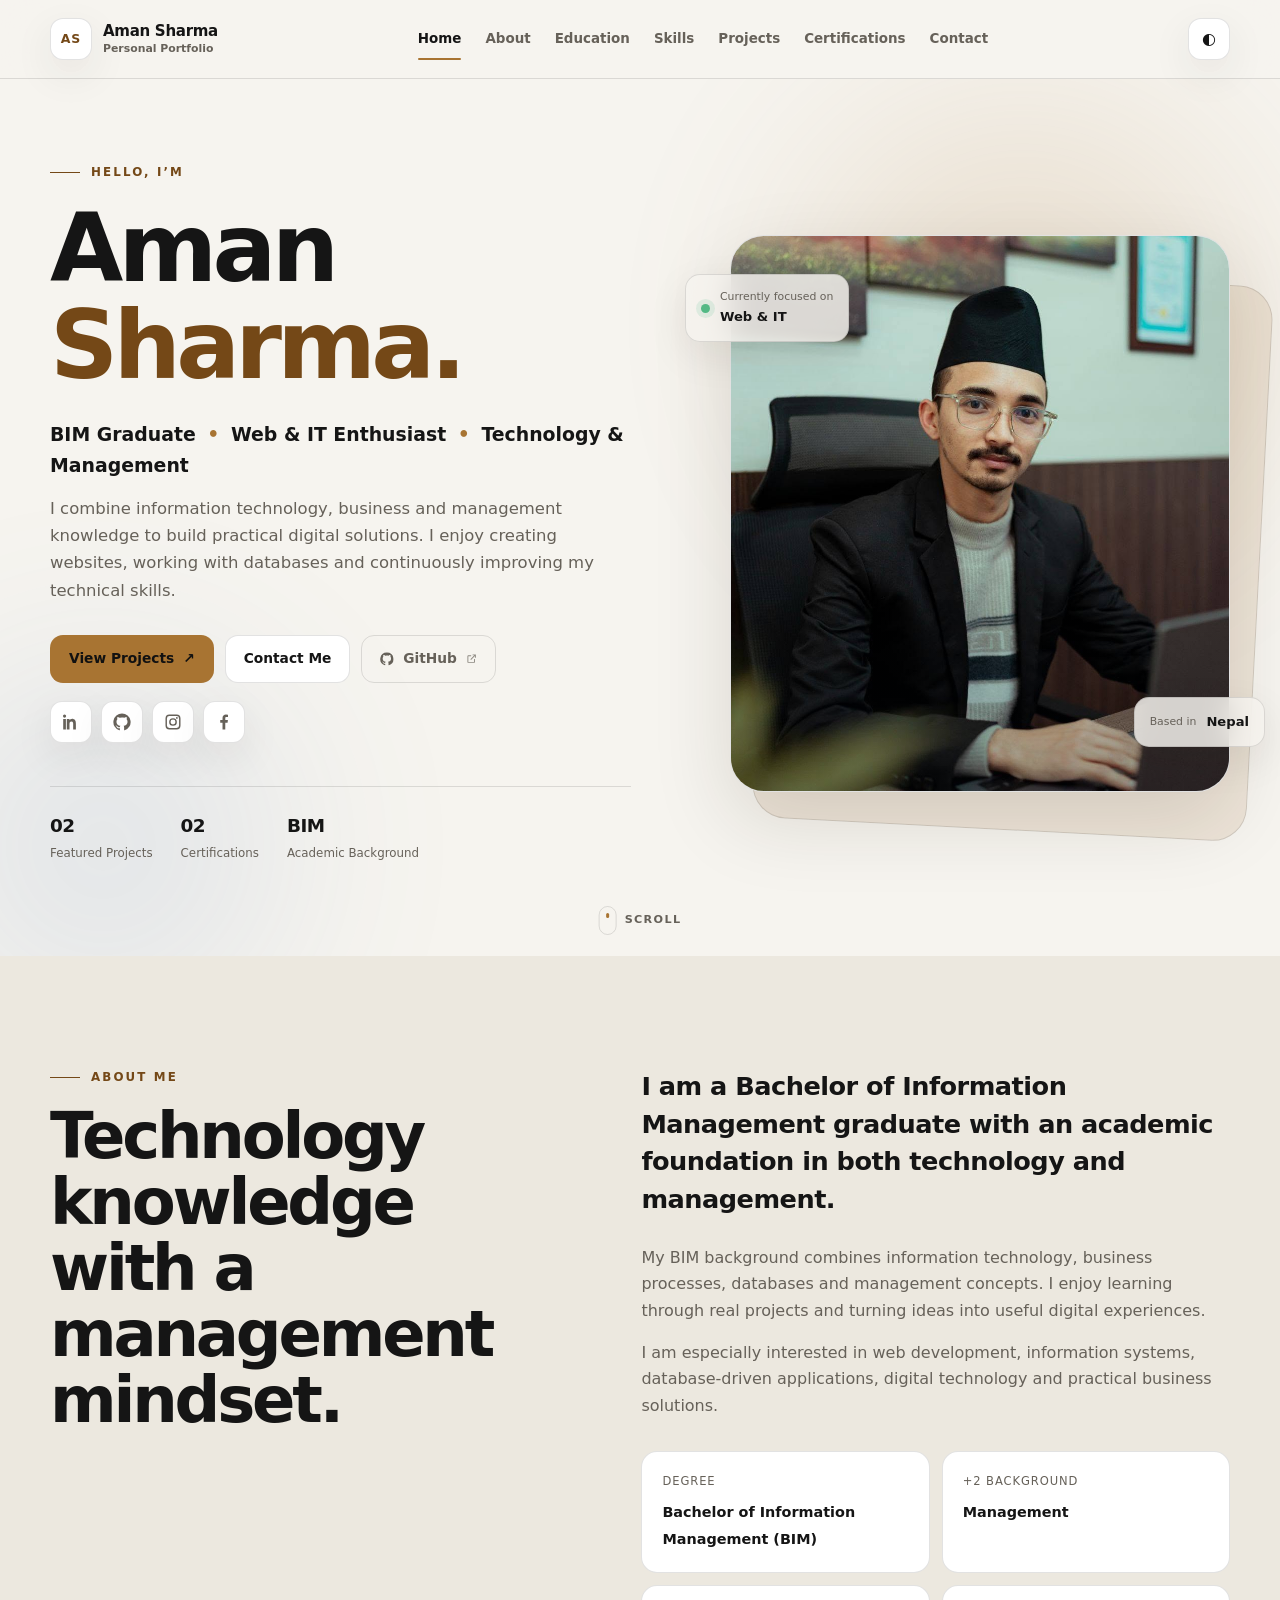
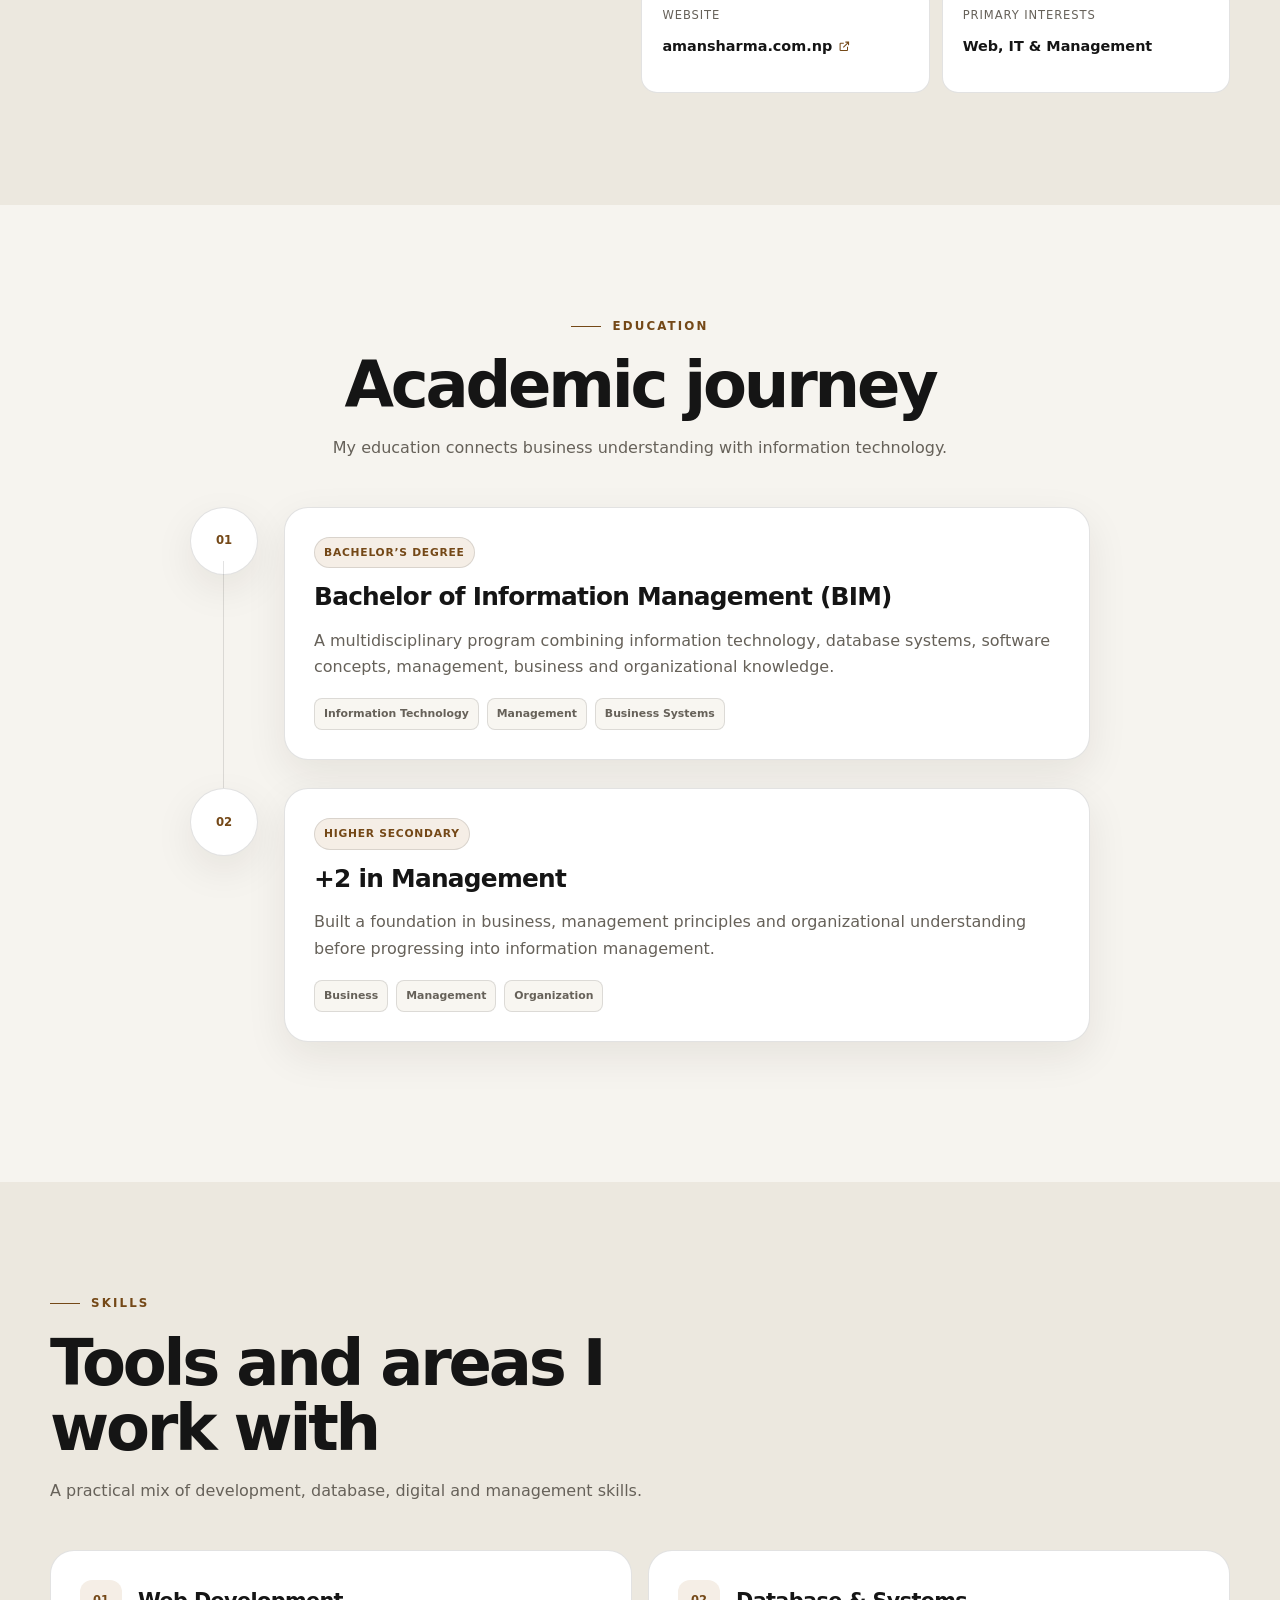
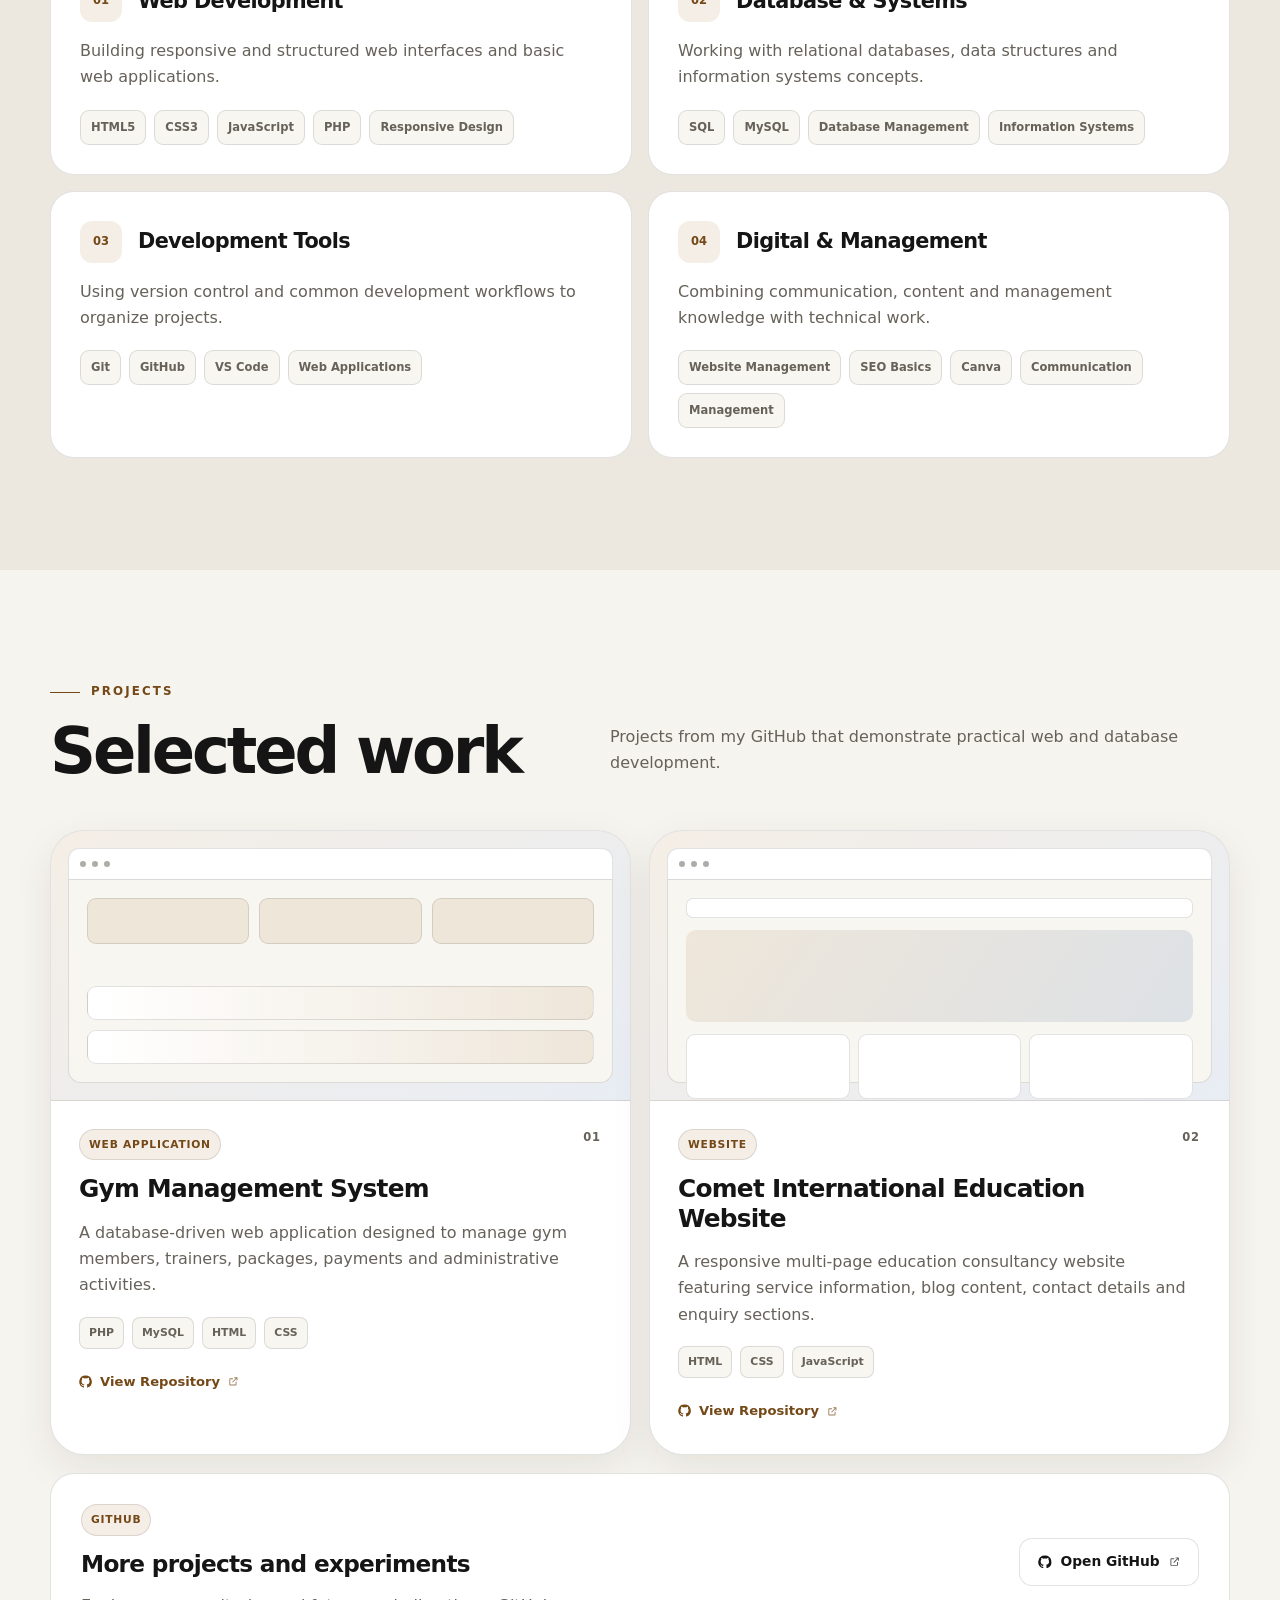
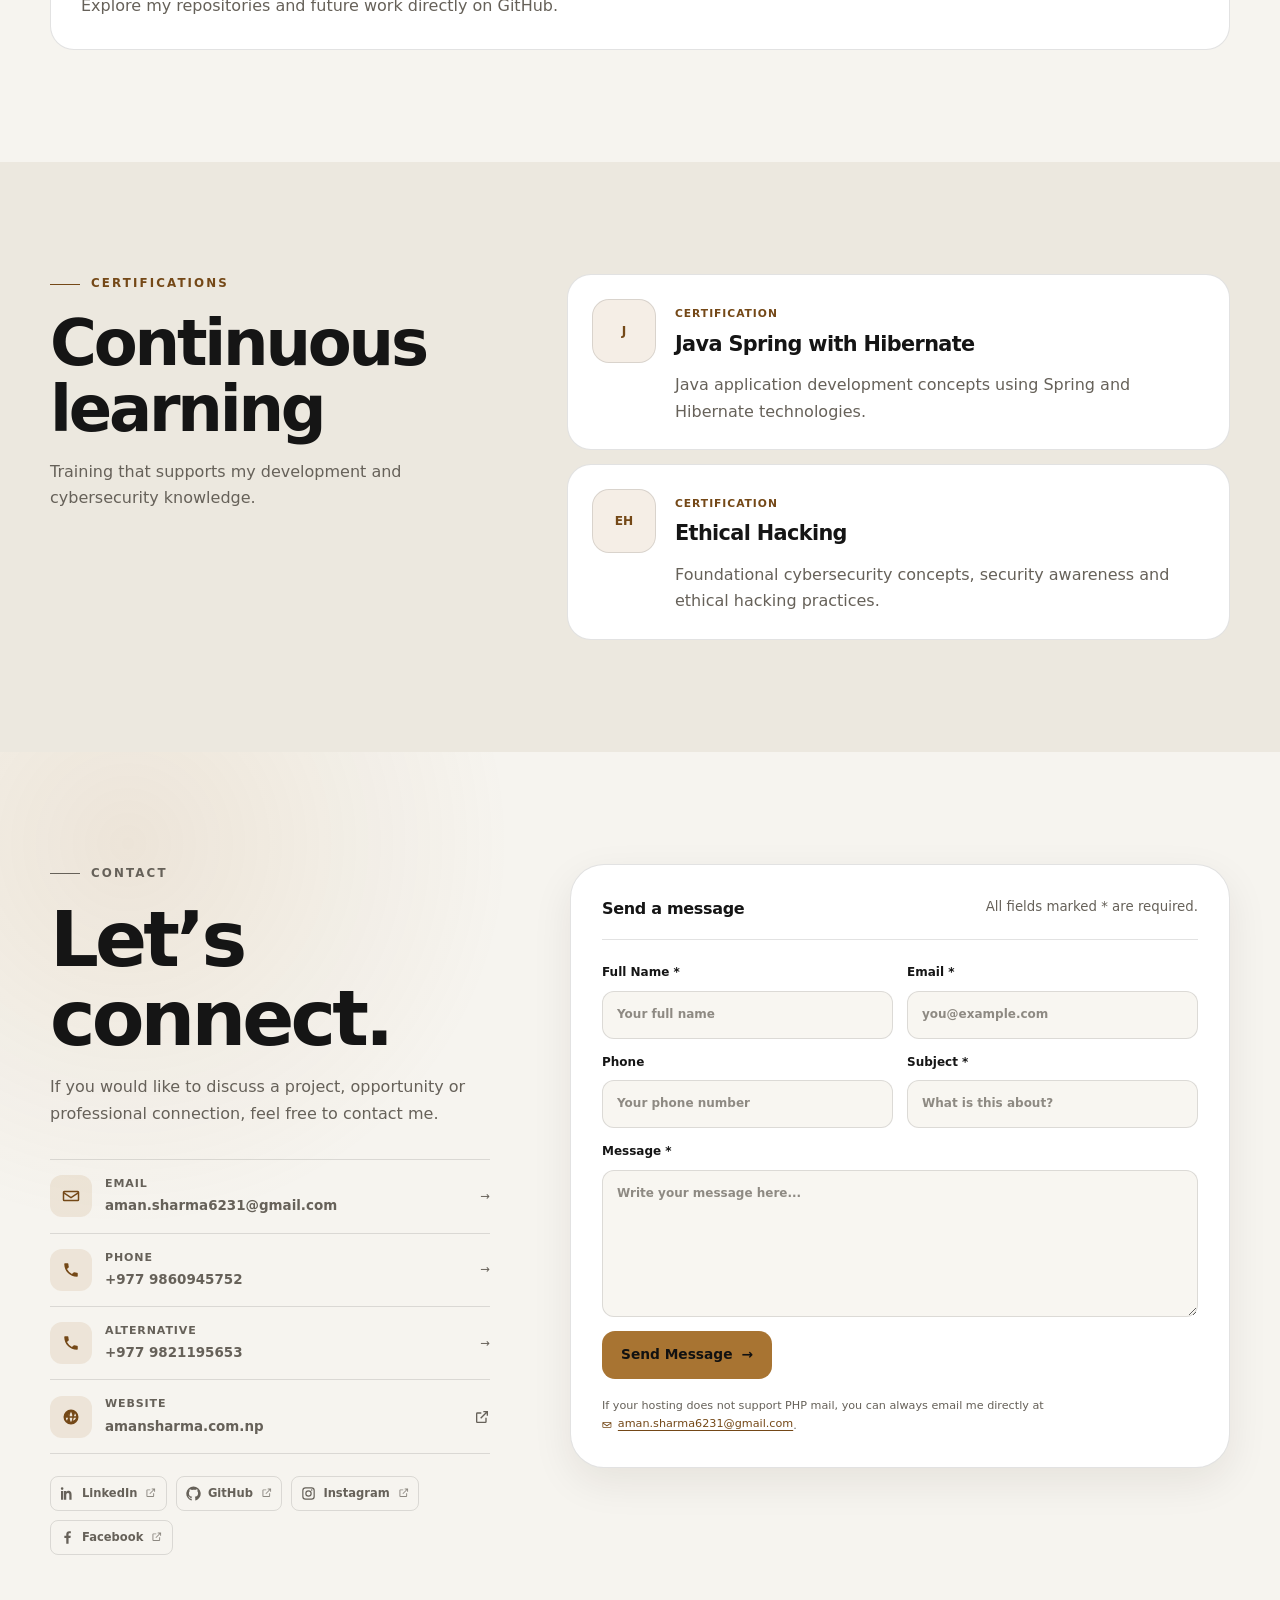
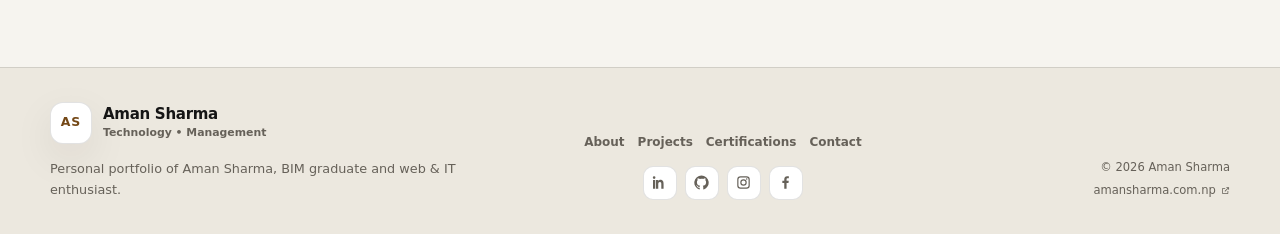
==== index.html @ 1733c027 "first commit" ====
<!doctype html>
<html lang="en" data-theme="dark">
<head>
  <meta charset="utf-8">
  <meta name="viewport" content="width=device-width, initial-scale=1, viewport-fit=cover">
  <meta name="theme-color" content="#0a0f18">
  <meta name="description" content="Official personal portfolio of Aman Sharma — BIM graduate, web and IT enthusiast with interests in technology, management and digital solutions.">
  <meta name="keywords" content="Aman Sharma, Aman Sharma Nepal, BIM graduate Nepal, web developer Nepal, portfolio, information management, PHP, JavaScript, MySQL">
  <meta name="author" content="Aman Sharma">
  <meta name="robots" content="index, follow">

  <link rel="canonical" href="https://amansharma.com.np/">
  <link rel="icon" href="assets/images/favicon.svg" type="image/svg+xml">
  <link rel="manifest" href="manifest.webmanifest">
  <link rel="stylesheet" href="css/style.css">

  <meta property="og:type" content="website">
  <meta property="og:title" content="Aman Sharma | Personal Portfolio">
  <meta property="og:description" content="BIM Graduate | Web & IT Enthusiast | Technology & Management">
  <meta property="og:url" content="https://amansharma.com.np/">
  <meta property="og:image" content="https://amansharma.com.np/assets/images/aman.jpg">
  <meta property="og:site_name" content="Aman Sharma">

  <meta name="twitter:card" content="summary_large_image">
  <meta name="twitter:title" content="Aman Sharma | Personal Portfolio">
  <meta name="twitter:description" content="BIM Graduate | Web & IT Enthusiast | Technology & Management">
  <meta name="twitter:image" content="https://amansharma.com.np/assets/images/aman.jpg">

  <title>Aman Sharma | Personal Portfolio</title>

  <script type="application/ld+json">
  {
    "@context": "https://schema.org",
    "@type": "Person",
    "name": "Aman Sharma",
    "url": "https://amansharma.com.np/",
    "email": "mailto:aman.sharma6231@gmail.com",
    "telephone": "+9779860945752",
    "image": "https://amansharma.com.np/assets/images/aman.jpg",
    "sameAs": [
      "https://www.facebook.com/amansharma7978/",
      "https://www.instagram.com/amansharma7978/",
      "https://www.linkedin.com/in/aman-sharma-056aa4278/",
      "https://github.com/callmeaman5752"
    ],
    "knowsAbout": ["Web Development", "Information Management", "PHP", "JavaScript", "MySQL", "Technology Management"]
  }
  </script>
</head>
<body>
  <!-- Reusable inline SVG icons: no external icon library required -->
  <svg class="svg-sprite" aria-hidden="true" focusable="false">
    <symbol id="icon-github" viewBox="0 0 24 24"><path d="M12 .7a11.5 11.5 0 0 0-3.64 22.41c.58.1.79-.25.79-.56v-2.24c-3.22.7-3.9-1.37-3.9-1.37-.52-1.35-1.29-1.71-1.29-1.71-1.05-.72.08-.7.08-.7 1.16.08 1.77 1.2 1.77 1.2 1.04 1.78 2.72 1.26 3.38.97.1-.75.4-1.27.74-1.56-2.57-.29-5.27-1.29-5.27-5.72 0-1.26.45-2.3 1.19-3.11-.12-.29-.52-1.47.11-3.06 0 0 .97-.31 3.17 1.19A11 11 0 0 1 12 6.05c.98 0 1.96.13 2.88.39 2.2-1.5 3.16-1.19 3.16-1.19.64 1.59.24 2.77.12 3.06.74.81 1.18 1.85 1.18 3.11 0 4.45-2.71 5.42-5.29 5.71.42.36.78 1.06.78 2.14v3.28c0 .31.21.67.8.56A11.5 11.5 0 0 0 12 .7Z"/></symbol>
    <symbol id="icon-linkedin" viewBox="0 0 24 24"><path d="M5.2 7.9H1.6V22h3.6V7.9ZM3.4 2A2.1 2.1 0 1 0 3.4 6.2 2.1 2.1 0 0 0 3.4 2Zm10.4 5.6c-2 0-3.2 1.1-3.8 2.1V7.9H6.4V22H10v-7c0-1.84.35-3.62 2.63-3.62 2.24 0 2.27 2.1 2.27 3.74V22h3.61v-7.75c0-3.8-.82-6.65-5.71-6.65Z"/></symbol>
    <symbol id="icon-instagram" viewBox="0 0 24 24"><path d="M7.2 2h9.6A5.2 5.2 0 0 1 22 7.2v9.6a5.2 5.2 0 0 1-5.2 5.2H7.2A5.2 5.2 0 0 1 2 16.8V7.2A5.2 5.2 0 0 1 7.2 2Zm0 1.9A3.3 3.3 0 0 0 3.9 7.2v9.6a3.3 3.3 0 0 0 3.3 3.3h9.6a3.3 3.3 0 0 0 3.3-3.3V7.2a3.3 3.3 0 0 0-3.3-3.3H7.2Zm9.98 1.43a1.22 1.22 0 1 1 0 2.44 1.22 1.22 0 0 1 0-2.44ZM12 6.85A5.15 5.15 0 1 1 12 17.15 5.15 5.15 0 0 1 12 6.85Zm0 1.86A3.29 3.29 0 1 0 12 15.29 3.29 3.29 0 0 0 12 8.71Z"/></symbol>
    <symbol id="icon-facebook" viewBox="0 0 24 24"><path d="M13.7 22v-9.1h3.05l.46-3.55H13.7V7.08c0-1.03.29-1.73 1.76-1.73h1.88V2.18A25 25 0 0 0 14.6 2c-2.71 0-4.57 1.65-4.57 4.69v2.66H6.96v3.55h3.07V22h3.67Z"/></symbol>
    <symbol id="icon-mail" viewBox="0 0 24 24"><path d="M3 5h18a2 2 0 0 1 2 2v10a2 2 0 0 1-2 2H3a2 2 0 0 1-2-2V7a2 2 0 0 1 2-2Zm0 2 9 6 9-6H3Zm18 10V9.4l-8.45 5.63a1 1 0 0 1-1.1 0L3 9.4V17h18Z"/></symbol>
    <symbol id="icon-phone" viewBox="0 0 24 24"><path d="M6.62 10.79a15.46 15.46 0 0 0 6.59 6.59l2.2-2.2a1 1 0 0 1 1.02-.24c1.12.37 2.33.57 3.57.57a1 1 0 0 1 1 1V20a1 1 0 0 1-1 1C10.61 21 3 13.39 3 4a1 1 0 0 1 1-1h3.5a1 1 0 0 1 1 1c0 1.25.2 2.45.57 3.57a1 1 0 0 1-.25 1.02l-2.2 2.2Z"/></symbol>
    <symbol id="icon-globe" viewBox="0 0 24 24"><path d="M12 2a10 10 0 1 1 0 20 10 10 0 0 1 0-20Zm6.93 9a8 8 0 0 0-1.62-4.15A12.8 12.8 0 0 1 15.78 11h3.15Zm-5.14 0A10.72 10.72 0 0 0 12 5.1 10.72 10.72 0 0 0 10.21 11h3.58ZM8.22 11a12.8 12.8 0 0 1 1.53-4.15A8 8 0 0 0 8.22 11Zm0 2H5.07a8 8 0 0 0 1.62 4.15A12.8 12.8 0 0 1 8.22 13Zm2 0A10.72 10.72 0 0 0 12 18.9 10.72 10.72 0 0 0 13.79 13h-3.58Zm5.56 0a12.8 12.8 0 0 1-1.53 4.15A8 8 0 0 0 18.93 13h-3.15Z"/></symbol>
    <symbol id="icon-external" viewBox="0 0 24 24"><path d="M14 3h7v7h-2V6.41l-8.3 8.3-1.4-1.42L17.58 5H14V3ZM5 5h6v2H5v12h12v-6h2v6a2 2 0 0 1-2 2H5a2 2 0 0 1-2-2V7a2 2 0 0 1 2-2Z"/></symbol>
    <symbol id="icon-code" viewBox="0 0 24 24"><path d="m8.7 16.6-1.4 1.4L1.3 12l6-6 1.4 1.4L4.1 12l4.6 4.6Zm6.6 0 4.6-4.6-4.6-4.6L16.7 6l6 6-6 6-1.4-1.4ZM10.1 21l3.8-18h2L12.1 21h-2Z"/></symbol>
  </svg>
  <a class="skip-link" href="#main">Skip to main content</a>
  <div class="scroll-progress" id="scroll-progress" aria-hidden="true"></div>

  <header class="site-header" id="top">
    <div class="container header-inner">
      <a class="brand" href="#home" aria-label="Aman Sharma home">
        <span class="brand-mark" aria-hidden="true">AS</span>
        <span class="brand-copy">
          <strong>Aman Sharma</strong>
          <small>Personal Portfolio</small>
        </span>
      </a>

      <nav class="nav" id="site-nav" aria-label="Primary navigation">
        <a href="#home">Home</a>
        <a href="#about">About</a>
        <a href="#education">Education</a>
        <a href="#skills">Skills</a>
        <a href="#projects">Projects</a>
        <a href="#certifications">Certifications</a>
        <a href="#contact">Contact</a>
      </nav>

      <div class="header-actions">
        <button class="icon-button" id="theme-toggle" type="button" aria-label="Switch color theme" title="Switch color theme">
          <span class="theme-icon" aria-hidden="true">◐</span>
        </button>
        <button class="menu-button" id="menu-toggle" type="button" aria-expanded="false" aria-controls="site-nav" aria-label="Open navigation menu">
          <span></span><span></span><span></span>
        </button>
      </div>
    </div>
  </header>

  <main id="main">
    <section class="hero section" id="home" aria-labelledby="hero-title">
      <div class="hero-orb hero-orb-one" aria-hidden="true"></div>
      <div class="hero-orb hero-orb-two" aria-hidden="true"></div>

      <div class="container hero-grid">
        <div class="hero-copy reveal">
          <p class="eyebrow"><span></span> HELLO, I’M</p>
          <h1 id="hero-title">Aman <span>Sharma.</span></h1>
          <p class="hero-role">BIM Graduate <i>•</i> Web &amp; IT Enthusiast <i>•</i> Technology &amp; Management</p>
          <p class="hero-text">
            I combine information technology, business and management knowledge to build practical digital solutions. I enjoy creating websites, working with databases and continuously improving my technical skills.
          </p>

          <div class="hero-actions">
            <a class="button button-primary" href="#projects">View Projects <span aria-hidden="true">↗</span></a>
            <a class="button button-secondary" href="#contact">Contact Me</a>
            <a class="button button-ghost" href="https://github.com/callmeaman5752" target="_blank" rel="noopener noreferrer"><svg class="link-icon" aria-hidden="true"><use href="#icon-github"></use></svg>GitHub<svg class="external-icon" aria-hidden="true"><use href="#icon-external"></use></svg></a>
          </div>

          <div class="hero-socials" aria-label="Social profiles">
            <a class="social-icon" href="https://www.linkedin.com/in/aman-sharma-056aa4278/" target="_blank" rel="noopener noreferrer" aria-label="LinkedIn" title="LinkedIn"><svg aria-hidden="true"><use href="#icon-linkedin"></use></svg></a>
            <a class="social-icon" href="https://github.com/callmeaman5752" target="_blank" rel="noopener noreferrer" aria-label="GitHub" title="GitHub"><svg aria-hidden="true"><use href="#icon-github"></use></svg></a>
            <a class="social-icon" href="https://www.instagram.com/amansharma7978/" target="_blank" rel="noopener noreferrer" aria-label="Instagram" title="Instagram"><svg aria-hidden="true"><use href="#icon-instagram"></use></svg></a>
            <a class="social-icon" href="https://www.facebook.com/amansharma7978/" target="_blank" rel="noopener noreferrer" aria-label="Facebook" title="Facebook"><svg aria-hidden="true"><use href="#icon-facebook"></use></svg></a>
          </div>

          <div class="hero-meta" aria-label="Quick profile information">
            <div><strong>02</strong><span>Featured Projects</span></div>
            <div><strong>02</strong><span>Certifications</span></div>
            <div><strong>BIM</strong><span>Academic Background</span></div>
          </div>
        </div>

        <div class="hero-visual reveal">
          <div class="portrait-shell">
            <div class="portrait-accent" aria-hidden="true"></div>
            <div class="portrait-frame">
              <img src="assets/images/aman.jpg" alt="Aman Sharma sitting at a desk" width="1100" height="1100" fetchpriority="high">
            </div>
            <div class="floating-card floating-card-top">
              <span class="status-dot" aria-hidden="true"></span>
              <div><small>Currently focused on</small><strong>Web &amp; IT</strong></div>
            </div>
            <div class="floating-card floating-card-bottom">
              <small>Based in</small>
              <strong>Nepal</strong>
            </div>
          </div>
        </div>
      </div>

      <a class="scroll-cue" href="#about" aria-label="Scroll to About section"><span></span>Scroll</a>
    </section>

    <section class="section section-muted" id="about" aria-labelledby="about-title">
      <div class="container about-grid">
        <div class="section-heading reveal">
          <p class="eyebrow"><span></span> ABOUT ME</p>
          <h2 id="about-title">Technology knowledge with a management mindset.</h2>
        </div>

        <div class="about-content reveal">
          <p class="lead">
            I am a Bachelor of Information Management graduate with an academic foundation in both technology and management.
          </p>
          <p>
            My BIM background combines information technology, business processes, databases and management concepts. I enjoy learning through real projects and turning ideas into useful digital experiences.
          </p>
          <p>
            I am especially interested in web development, information systems, database-driven applications, digital technology and practical business solutions.
          </p>

          <div class="facts-grid">
            <article>
              <span>Degree</span>
              <strong>Bachelor of Information Management (BIM)</strong>
            </article>
            <article>
              <span>+2 Background</span>
              <strong>Management</strong>
            </article>
            <article>
              <span>Website</span>
              <strong><a class="inline-external" href="https://amansharma.com.np/" target="_blank" rel="noopener noreferrer">amansharma.com.np <svg aria-hidden="true"><use href="#icon-external"></use></svg></a></strong>
            </article>
            <article>
              <span>Primary Interests</span>
              <strong>Web, IT &amp; Management</strong>
            </article>
          </div>
        </div>
      </div>
    </section>

    <section class="section" id="education" aria-labelledby="education-title">
      <div class="container">
        <div class="section-heading centered reveal">
          <p class="eyebrow"><span></span> EDUCATION</p>
          <h2 id="education-title">Academic journey</h2>
          <p>My education connects business understanding with information technology.</p>
        </div>

        <div class="timeline">
          <article class="timeline-item reveal">
            <div class="timeline-marker"><span>01</span></div>
            <div class="timeline-card">
              <span class="tag">Bachelor’s Degree</span>
              <h3>Bachelor of Information Management (BIM)</h3>
              <p>A multidisciplinary program combining information technology, database systems, software concepts, management, business and organizational knowledge.</p>
              <div class="timeline-meta"><span>Information Technology</span><span>Management</span><span>Business Systems</span></div>
            </div>
          </article>

          <article class="timeline-item reveal">
            <div class="timeline-marker"><span>02</span></div>
            <div class="timeline-card">
              <span class="tag">Higher Secondary</span>
              <h3>+2 in Management</h3>
              <p>Built a foundation in business, management principles and organizational understanding before progressing into information management.</p>
              <div class="timeline-meta"><span>Business</span><span>Management</span><span>Organization</span></div>
            </div>
          </article>
        </div>
      </div>
    </section>

    <section class="section section-muted" id="skills" aria-labelledby="skills-title">
      <div class="container">
        <div class="section-heading reveal">
          <p class="eyebrow"><span></span> SKILLS</p>
          <h2 id="skills-title">Tools and areas I work with</h2>
          <p>A practical mix of development, database, digital and management skills.</p>
        </div>

        <div class="skills-grid">
          <article class="skill-card reveal">
            <div class="skill-head"><span>01</span><h3>Web Development</h3></div>
            <p>Building responsive and structured web interfaces and basic web applications.</p>
            <div class="chip-list"><span>HTML5</span><span>CSS3</span><span>JavaScript</span><span>PHP</span><span>Responsive Design</span></div>
          </article>

          <article class="skill-card reveal">
            <div class="skill-head"><span>02</span><h3>Database &amp; Systems</h3></div>
            <p>Working with relational databases, data structures and information systems concepts.</p>
            <div class="chip-list"><span>SQL</span><span>MySQL</span><span>Database Management</span><span>Information Systems</span></div>
          </article>

          <article class="skill-card reveal">
            <div class="skill-head"><span>03</span><h3>Development Tools</h3></div>
            <p>Using version control and common development workflows to organize projects.</p>
            <div class="chip-list"><span>Git</span><span>GitHub</span><span>VS Code</span><span>Web Applications</span></div>
          </article>

          <article class="skill-card reveal">
            <div class="skill-head"><span>04</span><h3>Digital &amp; Management</h3></div>
            <p>Combining communication, content and management knowledge with technical work.</p>
            <div class="chip-list"><span>Website Management</span><span>SEO Basics</span><span>Canva</span><span>Communication</span><span>Management</span></div>
          </article>
        </div>
      </div>
    </section>

    <section class="section" id="projects" aria-labelledby="projects-title">
      <div class="container">
        <div class="section-heading split-heading reveal">
          <div>
            <p class="eyebrow"><span></span> PROJECTS</p>
            <h2 id="projects-title">Selected work</h2>
          </div>
          <p>Projects from my GitHub that demonstrate practical web and database development.</p>
        </div>

        <div class="projects-grid">
          <article class="project-card project-featured reveal">
            <div class="project-preview project-preview-gym" aria-hidden="true">
              <div class="browser-bar"><i></i><i></i><i></i></div>
              <div class="preview-dashboard">
                <span></span><span></span><span></span>
                <div></div><div></div>
              </div>
            </div>
            <div class="project-content">
              <div class="project-number">01</div>
              <span class="tag">Web Application</span>
              <h3>Gym Management System</h3>
              <p>A database-driven web application designed to manage gym members, trainers, packages, payments and administrative activities.</p>
              <div class="tech-list"><span>PHP</span><span>MySQL</span><span>HTML</span><span>CSS</span></div>
              <a class="text-link" href="https://github.com/callmeaman5752/new_project" target="_blank" rel="noopener noreferrer"><svg class="link-icon" aria-hidden="true"><use href="#icon-github"></use></svg>View Repository <svg class="external-icon" aria-hidden="true"><use href="#icon-external"></use></svg></a>
            </div>
          </article>

          <article class="project-card reveal">
            <div class="project-preview project-preview-comet" aria-hidden="true">
              <div class="browser-bar"><i></i><i></i><i></i></div>
              <div class="preview-site"><div class="fake-nav"></div><div class="fake-hero"></div><div class="fake-cards"><span></span><span></span><span></span></div></div>
            </div>
            <div class="project-content">
              <div class="project-number">02</div>
              <span class="tag">Website</span>
              <h3>Comet International Education Website</h3>
              <p>A responsive multi-page education consultancy website featuring service information, blog content, contact details and enquiry sections.</p>
              <div class="tech-list"><span>HTML</span><span>CSS</span><span>JavaScript</span></div>
              <a class="text-link" href="https://github.com/callmeaman5752/Comet-website" target="_blank" rel="noopener noreferrer"><svg class="link-icon" aria-hidden="true"><use href="#icon-github"></use></svg>View Repository <svg class="external-icon" aria-hidden="true"><use href="#icon-external"></use></svg></a>
            </div>
          </article>
        </div>

        <div class="github-banner reveal">
          <div>
            <span class="tag">GitHub</span>
            <h3>More projects and experiments</h3>
            <p>Explore my repositories and future work directly on GitHub.</p>
          </div>
          <a class="button button-secondary" href="https://github.com/callmeaman5752" target="_blank" rel="noopener noreferrer"><svg class="link-icon" aria-hidden="true"><use href="#icon-github"></use></svg>Open GitHub <svg class="external-icon" aria-hidden="true"><use href="#icon-external"></use></svg></a>
        </div>
      </div>
    </section>

    <section class="section section-muted" id="certifications" aria-labelledby="certifications-title">
      <div class="container certifications-layout">
        <div class="section-heading reveal">
          <p class="eyebrow"><span></span> CERTIFICATIONS</p>
          <h2 id="certifications-title">Continuous learning</h2>
          <p>Training that supports my development and cybersecurity knowledge.</p>
        </div>

        <div class="cert-list">
          <article class="cert-card reveal">
            <div class="cert-icon" aria-hidden="true">J</div>
            <div><span>Certification</span><h3>Java Spring with Hibernate</h3><p>Java application development concepts using Spring and Hibernate technologies.</p></div>
          </article>
          <article class="cert-card reveal">
            <div class="cert-icon" aria-hidden="true">EH</div>
            <div><span>Certification</span><h3>Ethical Hacking</h3><p>Foundational cybersecurity concepts, security awareness and ethical hacking practices.</p></div>
          </article>
        </div>
      </div>
    </section>

    <section class="section contact-section" id="contact" aria-labelledby="contact-title">
      <div class="container contact-grid">
        <div class="contact-copy reveal">
          <p class="eyebrow"><span></span> CONTACT</p>
          <h2 id="contact-title">Let’s connect.</h2>
          <p>If you would like to discuss a project, opportunity or professional connection, feel free to contact me.</p>

          <div class="contact-links">
            <a href="mailto:aman.sharma6231@gmail.com"><span class="contact-link-icon"><svg aria-hidden="true"><use href="#icon-mail"></use></svg></span><span class="contact-link-copy"><small>Email</small><strong>aman.sharma6231@gmail.com</strong></span><span class="contact-link-arrow" aria-hidden="true">→</span></a>
            <a href="tel:+9779860945752"><span class="contact-link-icon"><svg aria-hidden="true"><use href="#icon-phone"></use></svg></span><span class="contact-link-copy"><small>Phone</small><strong>+977 9860945752</strong></span><span class="contact-link-arrow" aria-hidden="true">→</span></a>
            <a href="tel:+9779821195653"><span class="contact-link-icon"><svg aria-hidden="true"><use href="#icon-phone"></use></svg></span><span class="contact-link-copy"><small>Alternative</small><strong>+977 9821195653</strong></span><span class="contact-link-arrow" aria-hidden="true">→</span></a>
            <a href="https://amansharma.com.np/" target="_blank" rel="noopener noreferrer"><span class="contact-link-icon"><svg aria-hidden="true"><use href="#icon-globe"></use></svg></span><span class="contact-link-copy"><small>Website</small><strong>amansharma.com.np</strong></span><svg class="contact-link-external" aria-hidden="true"><use href="#icon-external"></use></svg></a>
          </div>

          <div class="social-links" aria-label="Social media links">
            <a href="https://www.linkedin.com/in/aman-sharma-056aa4278/" target="_blank" rel="noopener noreferrer"><svg aria-hidden="true"><use href="#icon-linkedin"></use></svg><span>LinkedIn</span><svg class="external-icon" aria-hidden="true"><use href="#icon-external"></use></svg></a>
            <a href="https://github.com/callmeaman5752" target="_blank" rel="noopener noreferrer"><svg aria-hidden="true"><use href="#icon-github"></use></svg><span>GitHub</span><svg class="external-icon" aria-hidden="true"><use href="#icon-external"></use></svg></a>
            <a href="https://www.instagram.com/amansharma7978/" target="_blank" rel="noopener noreferrer"><svg aria-hidden="true"><use href="#icon-instagram"></use></svg><span>Instagram</span><svg class="external-icon" aria-hidden="true"><use href="#icon-external"></use></svg></a>
            <a href="https://www.facebook.com/amansharma7978/" target="_blank" rel="noopener noreferrer"><svg aria-hidden="true"><use href="#icon-facebook"></use></svg><span>Facebook</span><svg class="external-icon" aria-hidden="true"><use href="#icon-external"></use></svg></a>
          </div>
        </div>

        <form class="contact-form reveal" id="contact-form" action="contact.php" method="post" novalidate>
          <div class="form-heading"><span>Send a message</span><small>All fields marked * are required.</small></div>

          <div class="form-row">
            <label>Full Name *<input type="text" name="name" autocomplete="name" minlength="2" maxlength="80" required placeholder="Your full name"></label>
            <label>Email *<input type="email" name="email" autocomplete="email" maxlength="120" required placeholder="you@example.com"></label>
          </div>

          <div class="form-row">
            <label>Phone<input type="tel" name="phone" autocomplete="tel" maxlength="30" placeholder="Your phone number"></label>
            <label>Subject *<input type="text" name="subject" maxlength="120" required placeholder="What is this about?"></label>
          </div>

          <label>Message *<textarea name="message" rows="6" minlength="10" maxlength="3000" required placeholder="Write your message here..."></textarea></label>

          <label class="honeypot" aria-hidden="true">Company website<input type="text" name="website" tabindex="-1" autocomplete="off"></label>

          <div class="form-footer">
            <button class="button button-primary" type="submit" id="submit-button">Send Message <span aria-hidden="true">→</span></button>
            <p id="form-status" class="form-status" role="status" aria-live="polite"></p>
          </div>
          <p class="form-note">If your hosting does not support PHP mail, you can always email me directly at <a class="inline-external" href="mailto:aman.sharma6231@gmail.com"><svg aria-hidden="true"><use href="#icon-mail"></use></svg>aman.sharma6231@gmail.com</a>.</p>
        </form>
      </div>
    </section>
  </main>

  <footer class="site-footer">
    <div class="container footer-grid">
      <div>
        <a class="brand footer-brand" href="#home"><span class="brand-mark">AS</span><span class="brand-copy"><strong>Aman Sharma</strong><small>Technology • Management</small></span></a>
        <p>Personal portfolio of Aman Sharma, BIM graduate and web &amp; IT enthusiast.</p>
      </div>
      <div>
        <div class="footer-links"><a href="#about">About</a><a href="#projects">Projects</a><a href="#certifications">Certifications</a><a href="#contact">Contact</a></div>
        <div class="footer-socials" aria-label="Social profiles">
          <a href="https://www.linkedin.com/in/aman-sharma-056aa4278/" target="_blank" rel="noopener noreferrer" aria-label="LinkedIn"><svg aria-hidden="true"><use href="#icon-linkedin"></use></svg></a>
          <a href="https://github.com/callmeaman5752" target="_blank" rel="noopener noreferrer" aria-label="GitHub"><svg aria-hidden="true"><use href="#icon-github"></use></svg></a>
          <a href="https://www.instagram.com/amansharma7978/" target="_blank" rel="noopener noreferrer" aria-label="Instagram"><svg aria-hidden="true"><use href="#icon-instagram"></use></svg></a>
          <a href="https://www.facebook.com/amansharma7978/" target="_blank" rel="noopener noreferrer" aria-label="Facebook"><svg aria-hidden="true"><use href="#icon-facebook"></use></svg></a>
        </div>
      </div>
      <div class="footer-copy"><span>© <span id="year"></span> Aman Sharma</span><a class="footer-domain" href="https://amansharma.com.np/" target="_blank" rel="noopener noreferrer">amansharma.com.np <svg aria-hidden="true"><use href="#icon-external"></use></svg></a></div>
    </div>
  </footer>

  <button class="back-to-top" id="back-to-top" type="button" aria-label="Back to top">↑</button>

  <script src="js/main.js" defer></script>
</body>
</html>
---- css/style.css ----
:root {
  --bg: #f6f4ef;
  --bg-alt: #ece8df;
  --surface: #ffffff;
  --surface-2: #f8f6f1;
  --text: #151515;
  --muted: #666159;
  --line: rgba(21, 21, 21, 0.12);
  --accent: #a87432;
  --accent-strong: #744817;
  --accent-soft: rgba(168, 116, 50, 0.12);
  --header: rgba(246, 244, 239, 0.84);
  --success: #297c58;
  --danger: #b54c4c;
  --shadow: 0 28px 80px rgba(39, 30, 18, 0.13);
  --shadow-soft: 0 14px 40px rgba(39, 30, 18, 0.08);
  --radius-xl: 34px;
  --radius-lg: 24px;
  --radius-md: 16px;
  --radius-sm: 11px;
  --container: 1180px;
  --header-height: 78px;
}

html[data-theme="dark"] {
  --bg: #0a0f18;
  --bg-alt: #101722;
  --surface: #131c29;
  --surface-2: #0e1621;
  --text: #f6f3ec;
  --muted: #a5aeba;
  --line: rgba(255, 255, 255, 0.10);
  --accent: #d9a75e;
  --accent-strong: #f2c57e;
  --accent-soft: rgba(217, 167, 94, 0.12);
  --header: rgba(10, 15, 24, 0.82);
  --success: #74d1a5;
  --danger: #f08b8b;
  --shadow: 0 28px 80px rgba(0, 0, 0, 0.32);
  --shadow-soft: 0 14px 40px rgba(0, 0, 0, 0.20);
}

* { box-sizing: border-box; }
html { scroll-behavior: smooth; }
body {
  margin: 0;
  min-width: 320px;
  background: var(--bg);
  color: var(--text);
  font-family: Inter, ui-sans-serif, system-ui, -apple-system, BlinkMacSystemFont, "Segoe UI", sans-serif;
  line-height: 1.65;
  text-rendering: optimizeLegibility;
  -webkit-font-smoothing: antialiased;
  overflow-x: hidden;
}
img { display: block; max-width: 100%; }
a { color: inherit; text-decoration: none; }
button, input, textarea { font: inherit; }
button, a { -webkit-tap-highlight-color: transparent; }
button { color: inherit; }
::selection { background: var(--accent); color: #111; }

.skip-link {
  position: fixed; z-index: 9999; left: 16px; top: 14px;
  padding: 10px 14px; border-radius: 10px;
  background: var(--text); color: var(--bg);
  transform: translateY(-180%); transition: transform .2s ease;
}
.skip-link:focus { transform: translateY(0); }

.scroll-progress {
  position: fixed; z-index: 2000; left: 0; top: 0; height: 3px; width: 0;
  background: var(--accent); box-shadow: 0 0 18px var(--accent);
}

.container { width: min(calc(100% - 40px), var(--container)); margin-inline: auto; }
.section { position: relative; padding: 112px 0; scroll-margin-top: calc(var(--header-height) + 10px); }
.section-muted { background: var(--bg-alt); }

.site-header {
  position: sticky; z-index: 1000; top: 0;
  border-bottom: 1px solid var(--line); background: var(--header);
  backdrop-filter: blur(18px); -webkit-backdrop-filter: blur(18px);
}
.header-inner { min-height: var(--header-height); display: flex; align-items: center; justify-content: space-between; gap: 24px; }
.brand { display: inline-flex; align-items: center; gap: 11px; min-width: max-content; }
.brand-mark {
  width: 42px; height: 42px; display: grid; place-items: center;
  border: 1px solid var(--line); border-radius: 13px; background: var(--surface);
  color: var(--accent-strong); font-size: .78rem; font-weight: 900; letter-spacing: .08em;
  box-shadow: var(--shadow-soft);
}
.brand-copy { display: grid; line-height: 1.1; gap: 4px; }
.brand-copy strong { font-size: .94rem; letter-spacing: -.02em; }
.brand-copy small { color: var(--muted); font-size: .68rem; font-weight: 650; }

.nav { display: flex; align-items: center; gap: 24px; }
.nav a {
  position: relative; padding: 28px 0; color: var(--muted);
  font-size: .84rem; font-weight: 750; transition: color .18s ease;
}
.nav a::after {
  content: ""; position: absolute; left: 0; right: 0; bottom: 18px; height: 2px;
  border-radius: 99px; background: var(--accent); transform: scaleX(0); transform-origin: left; transition: transform .2s ease;
}
.nav a:hover, .nav a.active { color: var(--text); }
.nav a.active::after { transform: scaleX(1); }

.header-actions { display: flex; align-items: center; gap: 9px; }
.icon-button, .menu-button, .back-to-top {
  border: 1px solid var(--line); background: var(--surface); color: var(--text);
  cursor: pointer; box-shadow: var(--shadow-soft);
}
.icon-button { width: 42px; height: 42px; border-radius: 13px; transition: transform .18s ease, border-color .18s ease; }
.icon-button:hover { transform: translateY(-2px); border-color: var(--accent); }
.menu-button { display: none; width: 44px; height: 44px; border-radius: 13px; padding: 10px; }
.menu-button span { display: block; width: 21px; height: 2px; margin: 4px auto; border-radius: 99px; background: currentColor; transition: transform .2s ease, opacity .2s ease; }
.menu-button[aria-expanded="true"] span:nth-child(1) { transform: translateY(6px) rotate(45deg); }
.menu-button[aria-expanded="true"] span:nth-child(2) { opacity: 0; }
.menu-button[aria-expanded="true"] span:nth-child(3) { transform: translateY(-6px) rotate(-45deg); }

.hero { min-height: calc(100vh - var(--header-height)); display: grid; align-items: center; padding: 84px 0 92px; overflow: hidden; }
.hero-grid { position: relative; z-index: 2; display: grid; grid-template-columns: 1.05fr .95fr; align-items: center; gap: 74px; }
.hero-orb { position: absolute; border-radius: 50%; filter: blur(105px); opacity: .16; pointer-events: none; }
.hero-orb-one { width: 440px; height: 440px; top: 3%; right: 3%; background: var(--accent); }
.hero-orb-two { width: 360px; height: 360px; left: -6%; bottom: -8%; background: #456fb2; opacity: .11; }
.eyebrow { display: flex; align-items: center; gap: 11px; margin: 0 0 17px; color: var(--accent-strong); font-size: .74rem; font-weight: 900; letter-spacing: .18em; }
.eyebrow span { width: 30px; height: 1px; background: currentColor; }
.hero h1, .section-heading h2, .contact-copy h2 { margin: 0; line-height: 1.03; letter-spacing: -.05em; font-weight: 850; }
.hero h1 { font-size: clamp(3.7rem, 7.4vw, 7.15rem); max-width: 800px; }
.hero h1 span { color: var(--accent-strong); }
.hero-role { margin: 24px 0 14px; font-size: clamp(1rem, 1.55vw, 1.18rem); font-weight: 760; }
.hero-role i { color: var(--accent); font-style: normal; margin: 0 5px; }
.hero-text { max-width: 670px; margin: 0; color: var(--muted); font-size: 1.03rem; }
.hero-actions { display: flex; flex-wrap: wrap; gap: 11px; margin-top: 31px; }
.button {
  min-height: 48px; display: inline-flex; align-items: center; justify-content: center; gap: 9px;
  border: 1px solid transparent; border-radius: 13px; padding: 0 18px; font-size: .86rem; font-weight: 800;
  cursor: pointer; transition: transform .18s ease, border-color .18s ease, background .18s ease, color .18s ease;
}
.button:hover { transform: translateY(-2px); }
.button-primary { background: var(--accent); color: #111; }
.button-primary:hover { background: var(--accent-strong); color: var(--bg); }
.button-secondary { background: var(--surface); border-color: var(--line); }
.button-secondary:hover { border-color: var(--accent); }
.button-ghost { background: transparent; border-color: var(--line); color: var(--muted); }
.button-ghost:hover { color: var(--text); border-color: var(--accent); }
.hero-meta { display: flex; gap: 28px; margin-top: 43px; padding-top: 24px; border-top: 1px solid var(--line); max-width: 640px; }
.hero-meta div { display: grid; gap: 3px; }
.hero-meta strong { font-size: 1.15rem; letter-spacing: -.03em; }
.hero-meta span { color: var(--muted); font-size: .74rem; }

.portrait-shell { position: relative; width: min(100%, 500px); margin-left: auto; }
.portrait-accent { position: absolute; inset: 7% -6% -7% 7%; border: 1px solid var(--line); border-radius: var(--radius-xl); background: var(--accent-soft); transform: rotate(3deg); }
.portrait-frame { position: relative; overflow: hidden; aspect-ratio: 4 / 4.45; border-radius: var(--radius-xl); border: 1px solid var(--line); background: var(--surface); box-shadow: var(--shadow); }
.portrait-frame::after { content: ""; position: absolute; inset: 0; background: linear-gradient(180deg, transparent 58%, rgba(4,8,14,.26)); pointer-events: none; }
.portrait-frame img { width: 100%; height: 100%; object-fit: cover; object-position: 50% 45%; }
.floating-card { position: absolute; z-index: 3; display: flex; align-items: center; gap: 10px; padding: 13px 15px; border: 1px solid var(--line); border-radius: 15px; background: var(--header); backdrop-filter: blur(14px); box-shadow: var(--shadow-soft); }
.floating-card small { display: block; color: var(--muted); font-size: .68rem; }
.floating-card strong { display: block; font-size: .82rem; }
.floating-card-top { top: 7%; left: -9%; }
.floating-card-bottom { right: -7%; bottom: 8%; }
.status-dot { width: 9px; height: 9px; border-radius: 50%; background: #53b985; box-shadow: 0 0 0 5px rgba(83,185,133,.14); }
.scroll-cue { position: absolute; z-index: 3; left: 50%; bottom: 21px; transform: translateX(-50%); display: flex; align-items: center; gap: 8px; color: var(--muted); font-size: .7rem; font-weight: 700; text-transform: uppercase; letter-spacing: .12em; }
.scroll-cue span { width: 18px; height: 29px; border: 1px solid var(--line); border-radius: 99px; position: relative; }
.scroll-cue span::after { content: ""; position: absolute; width: 3px; height: 5px; border-radius: 99px; background: var(--accent); left: 50%; top: 6px; transform: translateX(-50%); animation: scroll-dot 1.6s infinite; }
@keyframes scroll-dot { 0%,100% { transform: translate(-50%,0); opacity: .5; } 50% { transform: translate(-50%,9px); opacity: 1; } }

.section-heading { max-width: 700px; margin-bottom: 45px; }
.section-heading.centered { text-align: center; margin-inline: auto; }
.section-heading.centered .eyebrow { justify-content: center; }
.section-heading h2, .contact-copy h2 { font-size: clamp(2.5rem, 5vw, 4.65rem); }
.section-heading p:not(.eyebrow), .contact-copy > p { color: var(--muted); max-width: 620px; }
.section-heading.centered p:not(.eyebrow) { margin-inline: auto; }
.split-heading { max-width: none; display: flex; justify-content: space-between; align-items: end; gap: 50px; }
.split-heading > p { max-width: 420px; margin-bottom: 8px; }

.about-grid { display: grid; grid-template-columns: .92fr 1.08fr; gap: 90px; align-items: start; }
.about-content .lead { margin-top: 0; color: var(--text); font-size: clamp(1.25rem, 2vw, 1.62rem); line-height: 1.48; font-weight: 640; letter-spacing: -.02em; }
.about-content > p:not(.lead) { color: var(--muted); }
.facts-grid { display: grid; grid-template-columns: 1fr 1fr; gap: 12px; margin-top: 32px; }
.facts-grid article { min-height: 108px; padding: 20px; border: 1px solid var(--line); border-radius: var(--radius-md); background: var(--surface); }
.facts-grid span { display: block; margin-bottom: 8px; color: var(--muted); font-size: .72rem; text-transform: uppercase; letter-spacing: .08em; }
.facts-grid strong { font-size: .9rem; }

.timeline { max-width: 900px; margin: 0 auto; }
.timeline-item { display: grid; grid-template-columns: 68px 1fr; gap: 26px; position: relative; padding-bottom: 28px; }
.timeline-item:not(:last-child)::before { content: ""; position: absolute; left: 33px; top: 54px; bottom: -8px; width: 1px; background: var(--line); }
.timeline-marker { width: 68px; height: 68px; border-radius: 50%; display: grid; place-items: center; background: var(--surface); border: 1px solid var(--line); box-shadow: var(--shadow-soft); }
.timeline-marker span { color: var(--accent-strong); font-size: .73rem; font-weight: 900; }
.timeline-card { padding: 29px; border: 1px solid var(--line); border-radius: var(--radius-lg); background: var(--surface); box-shadow: var(--shadow-soft); }
.tag { display: inline-flex; padding: 6px 9px; border: 1px solid var(--line); border-radius: 99px; background: var(--accent-soft); color: var(--accent-strong); font-size: .67rem; font-weight: 850; text-transform: uppercase; letter-spacing: .07em; }
.timeline-card h3, .skill-card h3, .project-card h3, .cert-card h3, .github-banner h3 { margin: 14px 0 9px; line-height: 1.18; letter-spacing: -.03em; }
.timeline-card h3 { font-size: 1.55rem; }
.timeline-card p, .skill-card p, .project-card p, .cert-card p, .github-banner p { color: var(--muted); }
.timeline-meta, .tech-list { display: flex; flex-wrap: wrap; gap: 8px; margin-top: 18px; }
.timeline-meta span, .tech-list span { padding: 6px 9px; border-radius: 8px; background: var(--surface-2); border: 1px solid var(--line); color: var(--muted); font-size: .68rem; font-weight: 750; }

.skills-grid { display: grid; grid-template-columns: repeat(2, 1fr); gap: 16px; }
.skill-card { padding: 29px; border: 1px solid var(--line); border-radius: var(--radius-lg); background: var(--surface); transition: transform .2s ease, border-color .2s ease, box-shadow .2s ease; }
.skill-card:hover { transform: translateY(-5px); border-color: rgba(217,167,94,.46); box-shadow: var(--shadow-soft); }
.skill-head { display: flex; align-items: center; gap: 16px; }
.skill-head > span { width: 42px; height: 42px; display: grid; place-items: center; border-radius: 12px; background: var(--accent-soft); color: var(--accent-strong); font-size: .72rem; font-weight: 900; }
.skill-head h3 { margin: 0; font-size: 1.3rem; }
.chip-list { display: flex; flex-wrap: wrap; gap: 8px; margin-top: 19px; }
.chip-list span { padding: 7px 10px; border-radius: 9px; background: var(--surface-2); border: 1px solid var(--line); color: var(--muted); font-size: .72rem; font-weight: 730; }

.projects-grid { display: grid; grid-template-columns: 1fr 1fr; gap: 18px; }
.project-card { overflow: hidden; border: 1px solid var(--line); border-radius: var(--radius-xl); background: var(--surface); box-shadow: var(--shadow-soft); transition: transform .2s ease, border-color .2s ease; }
.project-card:hover { transform: translateY(-5px); border-color: rgba(217,167,94,.42); }
.project-preview { height: 270px; padding: 17px; background: linear-gradient(145deg, var(--accent-soft), rgba(67,105,163,.12)); border-bottom: 1px solid var(--line); }
.browser-bar { height: 31px; display: flex; align-items: center; gap: 6px; padding: 0 11px; border-radius: 11px 11px 0 0; background: var(--surface); border: 1px solid var(--line); border-bottom: 0; }
.browser-bar i { width: 6px; height: 6px; border-radius: 50%; background: var(--muted); opacity: .52; }
.preview-dashboard, .preview-site { height: calc(100% - 31px); border: 1px solid var(--line); border-radius: 0 0 13px 13px; background: var(--surface-2); padding: 18px; }
.preview-dashboard { display: grid; grid-template-columns: repeat(3, 1fr); gap: 10px; }
.preview-dashboard span { height: 46px; border-radius: 9px; background: var(--accent-soft); border: 1px solid var(--line); }
.preview-dashboard div { grid-column: span 3; border-radius: 9px; background: linear-gradient(90deg, var(--surface), var(--accent-soft)); border: 1px solid var(--line); }
.fake-nav { width: 100%; height: 20px; border-radius: 7px; background: var(--surface); border: 1px solid var(--line); }
.fake-hero { width: 100%; height: 92px; margin: 12px 0; border-radius: 10px; background: linear-gradient(125deg, var(--accent-soft), rgba(67,105,163,.15)); }
.fake-cards { display: grid; grid-template-columns: repeat(3,1fr); gap: 8px; }
.fake-cards span { height: 65px; border-radius: 9px; background: var(--surface); border: 1px solid var(--line); }
.project-content { padding: 28px; position: relative; }
.project-number { position: absolute; top: 27px; right: 29px; color: var(--muted); font-size: .72rem; font-weight: 900; letter-spacing: .08em; }
.project-card h3 { font-size: 1.55rem; max-width: 86%; }
.text-link { display: inline-flex; align-items: center; gap: 7px; margin-top: 22px; color: var(--accent-strong); font-size: .82rem; font-weight: 850; }
.text-link:hover { text-decoration: underline; text-underline-offset: 5px; }
.github-banner { margin-top: 18px; display: flex; align-items: center; justify-content: space-between; gap: 32px; padding: 30px; border: 1px solid var(--line); border-radius: var(--radius-lg); background: var(--surface); }
.github-banner h3 { font-size: 1.45rem; }
.github-banner p { margin-bottom: 0; }

.certifications-layout { display: grid; grid-template-columns: .8fr 1.2fr; gap: 75px; align-items: start; }
.cert-list { display: grid; gap: 14px; }
.cert-card { display: grid; grid-template-columns: 64px 1fr; gap: 19px; padding: 24px; border: 1px solid var(--line); border-radius: var(--radius-lg); background: var(--surface); transition: transform .2s ease, border-color .2s ease; }
.cert-card:hover { transform: translateX(5px); border-color: rgba(217,167,94,.44); }
.cert-icon { width: 64px; height: 64px; display: grid; place-items: center; border-radius: 17px; background: var(--accent-soft); color: var(--accent-strong); font-size: .76rem; font-weight: 900; border: 1px solid var(--line); }
.cert-card > div:last-child > span { color: var(--accent-strong); font-size: .67rem; font-weight: 850; text-transform: uppercase; letter-spacing: .09em; }
.cert-card h3 { margin-top: 6px; font-size: 1.3rem; }
.cert-card p { margin-bottom: 0; }

.contact-section { background: radial-gradient(circle at 10% 10%, var(--accent-soft), transparent 27%), var(--bg); }
.contact-grid { display: grid; grid-template-columns: .8fr 1.2fr; gap: 80px; align-items: start; }
.contact-copy h2 { font-size: clamp(3rem, 6vw, 5rem); }
.contact-links { display: grid; margin-top: 32px; border-top: 1px solid var(--line); }
.contact-links a { display: grid; grid-template-columns: 105px 1fr; gap: 16px; padding: 15px 0; border-bottom: 1px solid var(--line); transition: color .18s ease; }
.contact-links a:hover strong { color: var(--accent-strong); }
.contact-links span { color: var(--muted); font-size: .72rem; }
.contact-links strong { font-size: .84rem; overflow-wrap: anywhere; }
.social-links { display: flex; flex-wrap: wrap; gap: 9px; margin-top: 22px; }
.social-links a { padding: 7px 9px; border: 1px solid var(--line); border-radius: 8px; color: var(--muted); font-size: .72rem; font-weight: 750; }
.social-links a:hover { color: var(--text); border-color: var(--accent); }

.contact-form { padding: 31px; border: 1px solid var(--line); border-radius: var(--radius-xl); background: var(--surface); box-shadow: var(--shadow-soft); }
.form-heading { display: flex; justify-content: space-between; gap: 20px; margin-bottom: 23px; padding-bottom: 17px; border-bottom: 1px solid var(--line); }
.form-heading span { font-weight: 850; letter-spacing: -.02em; }
.form-heading small { color: var(--muted); }
.form-row { display: grid; grid-template-columns: 1fr 1fr; gap: 14px; }
.contact-form label { display: grid; gap: 8px; margin-bottom: 14px; font-size: .75rem; font-weight: 800; }
.contact-form input, .contact-form textarea { width: 100%; border: 1px solid var(--line); border-radius: 12px; background: var(--surface-2); color: var(--text); padding: 13px 14px; outline: none; transition: border-color .18s ease, box-shadow .18s ease; }
.contact-form input:focus, .contact-form textarea:focus { border-color: var(--accent); box-shadow: 0 0 0 3px var(--accent-soft); }
.contact-form input::placeholder, .contact-form textarea::placeholder { color: var(--muted); opacity: .72; }
.contact-form textarea { resize: vertical; min-height: 145px; }
.honeypot { position: absolute !important; width: 1px !important; height: 1px !important; overflow: hidden !important; clip: rect(0 0 0 0) !important; white-space: nowrap !important; }
.form-footer { display: flex; align-items: center; gap: 16px; margin-top: 5px; }
.form-status { margin: 0; color: var(--muted); font-size: .75rem; }
.form-status.success { color: var(--success); }
.form-status.error { color: var(--danger); }
.form-note { margin: 18px 0 0; color: var(--muted); font-size: .7rem; }
.form-note a { color: var(--accent-strong); text-decoration: underline; text-underline-offset: 3px; }

.site-footer { border-top: 1px solid var(--line); background: var(--bg-alt); padding: 34px 0; }
.footer-grid { display: grid; grid-template-columns: 1.2fr .7fr .8fr; align-items: end; gap: 30px; }
.footer-brand { margin-bottom: 14px; }
.site-footer p { max-width: 420px; margin: 0; color: var(--muted); font-size: .8rem; }
.footer-links { display: flex; flex-wrap: wrap; gap: 13px; justify-content: center; }
.footer-links a { color: var(--muted); font-size: .75rem; font-weight: 720; }
.footer-links a:hover { color: var(--text); }
.footer-copy { display: grid; text-align: right; color: var(--muted); font-size: .72rem; gap: 4px; }

.back-to-top { position: fixed; z-index: 999; right: 20px; bottom: 20px; width: 43px; height: 43px; border-radius: 13px; opacity: 0; visibility: hidden; transform: translateY(10px); transition: opacity .2s ease, visibility .2s ease, transform .2s ease, border-color .2s ease; }
.back-to-top.visible { opacity: 1; visibility: visible; transform: translateY(0); }
.back-to-top:hover { border-color: var(--accent); }

.reveal { opacity: 0; transform: translateY(24px); transition: opacity .65s ease, transform .65s ease; }
.reveal.visible { opacity: 1; transform: translateY(0); }

@media (max-width: 1080px) {
  .nav { gap: 17px; }
  .nav a { font-size: .78rem; }
  .hero-grid { gap: 44px; }
  .about-grid, .certifications-layout, .contact-grid { gap: 50px; }
}

@media (max-width: 900px) {
  :root { --header-height: 70px; }
  .menu-button { display: block; }
  .nav {
    position: absolute; top: calc(100% + 1px); left: 20px; right: 20px;
    display: grid; gap: 0; padding: 9px; border: 1px solid var(--line); border-radius: 16px;
    background: var(--surface); box-shadow: var(--shadow); opacity: 0; visibility: hidden; transform: translateY(-8px); transition: opacity .2s ease, visibility .2s ease, transform .2s ease;
  }
  .nav.open { opacity: 1; visibility: visible; transform: translateY(0); }
  .nav a { padding: 12px 13px; border-radius: 9px; }
  .nav a::after { display: none; }
  .nav a.active { background: var(--accent-soft); color: var(--accent-strong); }
  .hero { min-height: auto; padding-top: 70px; }
  .hero-grid { grid-template-columns: 1fr; }
  .hero-copy { order: 1; }
  .hero-visual { order: 0; }
  .portrait-shell { width: min(78vw, 460px); margin-inline: auto; }
  .hero h1 { font-size: clamp(3.6rem, 12vw, 6.2rem); }
  .hero-text { max-width: 760px; }
  .scroll-cue { display: none; }
  .about-grid, .certifications-layout, .contact-grid { grid-template-columns: 1fr; }
  .section-heading { margin-bottom: 34px; }
  .skills-grid, .projects-grid { grid-template-columns: 1fr; }
  .split-heading { display: block; }
  .split-heading > p { max-width: 650px; }
  .footer-grid { grid-template-columns: 1fr; align-items: start; }
  .footer-links { justify-content: flex-start; }
  .footer-copy { text-align: left; }
}

@media (max-width: 640px) {
  .container { width: min(calc(100% - 28px), var(--container)); }
  .section { padding: 82px 0; }
  .brand-copy small { display: none; }
  .hero { padding: 54px 0 70px; }
  .hero h1 { font-size: clamp(3.25rem, 16vw, 5rem); }
  .hero-role { line-height: 1.8; }
  .hero-role i { margin: 0 2px; }
  .hero-actions .button { flex: 1 1 auto; }
  .hero-meta { gap: 18px; flex-wrap: wrap; }
  .hero-meta div { min-width: 26%; }
  .portrait-shell { width: min(88vw, 430px); }
  .floating-card-top { left: -3%; top: 4%; }
  .floating-card-bottom { right: -2%; bottom: 6%; }
  .facts-grid { grid-template-columns: 1fr; }
  .timeline-item { grid-template-columns: 48px 1fr; gap: 14px; }
  .timeline-marker { width: 48px; height: 48px; }
  .timeline-item:not(:last-child)::before { left: 23px; top: 45px; }
  .timeline-card, .skill-card, .project-content, .contact-form { padding: 22px; }
  .project-preview { height: 220px; }
  .github-banner { display: grid; }
  .cert-card { grid-template-columns: 52px 1fr; gap: 14px; padding: 20px; }
  .cert-icon { width: 52px; height: 52px; border-radius: 14px; }
  .contact-links a { grid-template-columns: 80px 1fr; }
  .form-row { grid-template-columns: 1fr; gap: 0; }
  .form-heading { display: grid; }
  .form-footer { align-items: flex-start; flex-direction: column; }
}

@media (prefers-reduced-motion: reduce) {
  *, *::before, *::after { scroll-behavior: auto !important; animation-duration: .01ms !important; animation-iteration-count: 1 !important; transition-duration: .01ms !important; }
  .reveal { opacity: 1; transform: none; }
}

/* =========================================================
   Link & social icon system
   ========================================================= */
.svg-sprite {
  position: absolute;
  width: 0;
  height: 0;
  overflow: hidden;
}

.link-icon,
.external-icon,
.inline-external svg,
.contact-link-icon svg,
.contact-link-external,
.social-links svg,
.social-icon svg,
.footer-socials svg,
.footer-domain svg {
  width: 1em;
  height: 1em;
  flex: 0 0 auto;
  fill: currentColor;
}

.external-icon { width: .82em; height: .82em; opacity: .72; }

.inline-external {
  display: inline-flex;
  align-items: center;
  gap: 6px;
  color: inherit;
}
.inline-external svg { width: .88em; height: .88em; color: var(--accent-strong); }
.inline-external:hover { color: var(--accent-strong); }

.hero-socials {
  display: flex;
  align-items: center;
  gap: 9px;
  margin-top: 18px;
}
.social-icon {
  width: 42px;
  height: 42px;
  display: grid;
  place-items: center;
  border: 1px solid var(--line);
  border-radius: 12px;
  background: var(--surface);
  color: var(--muted);
  box-shadow: var(--shadow-soft);
  transition: transform .18s ease, color .18s ease, border-color .18s ease, background .18s ease;
}
.social-icon svg { width: 18px; height: 18px; }
.social-icon:hover {
  transform: translateY(-3px);
  color: var(--accent-strong);
  border-color: var(--accent);
  background: var(--accent-soft);
}

.text-link {
  display: inline-flex;
  align-items: center;
  gap: 8px;
}

/* Contact cards with visual icons */
.contact-links a {
  display: grid;
  grid-template-columns: 42px minmax(0, 1fr) 24px;
  align-items: center;
  gap: 13px;
}
.contact-link-icon {
  width: 42px;
  height: 42px;
  display: grid;
  place-items: center;
  border-radius: 12px;
  background: var(--accent-soft);
  color: var(--accent-strong);
}
.contact-link-icon svg { width: 18px; height: 18px; }
.contact-link-copy { min-width: 0; display: grid; gap: 2px; }
.contact-link-copy small {
  color: var(--muted);
  font-size: .69rem;
  font-weight: 750;
  text-transform: uppercase;
  letter-spacing: .08em;
}
.contact-link-copy strong {
  min-width: 0;
  overflow-wrap: anywhere;
}
.contact-link-arrow,
.contact-link-external {
  justify-self: end;
  color: var(--muted);
  transition: transform .18s ease, color .18s ease;
}
.contact-links a:hover .contact-link-arrow,
.contact-links a:hover .contact-link-external {
  color: var(--accent-strong);
  transform: translateX(2px);
}
.contact-link-external { width: 16px; height: 16px; fill: currentColor; }

.social-links a {
  display: inline-flex;
  align-items: center;
  gap: 7px;
}
.social-links a > svg:first-child { width: 15px; height: 15px; }
.social-links .external-icon { margin-left: 1px; }

.footer-socials {
  display: flex;
  align-items: center;
  justify-content: center;
  gap: 8px;
  margin-top: 13px;
}
.footer-socials a {
  width: 34px;
  height: 34px;
  display: grid;
  place-items: center;
  border: 1px solid var(--line);
  border-radius: 10px;
  color: var(--muted);
  background: var(--surface);
  transition: color .18s ease, border-color .18s ease, transform .18s ease;
}
.footer-socials a:hover {
  color: var(--accent-strong);
  border-color: var(--accent);
  transform: translateY(-2px);
}
.footer-socials svg { width: 15px; height: 15px; }
.footer-domain {
  display: inline-flex;
  align-items: center;
  justify-content: flex-end;
  gap: 5px;
  color: var(--muted);
}
.footer-domain:hover { color: var(--accent-strong); }
.footer-domain svg { width: .8em; height: .8em; }

@media (max-width: 900px) {
  .footer-socials { justify-content: flex-start; }
  .footer-domain { justify-content: flex-start; }
}

@media (max-width: 520px) {
  .hero-socials { margin-top: 15px; }
  .social-icon { width: 40px; height: 40px; }
  .contact-links a { grid-template-columns: 39px minmax(0, 1fr) 20px; gap: 10px; }
  .contact-link-icon { width: 39px; height: 39px; }
  .social-links { gap: 7px; }
  .social-links a { padding: 8px 9px; }
}

/* Specificity fix for contact icon color against legacy contact span rule */
.contact-links .contact-link-icon {
  color: var(--accent-strong);
  font-size: inherit;
}
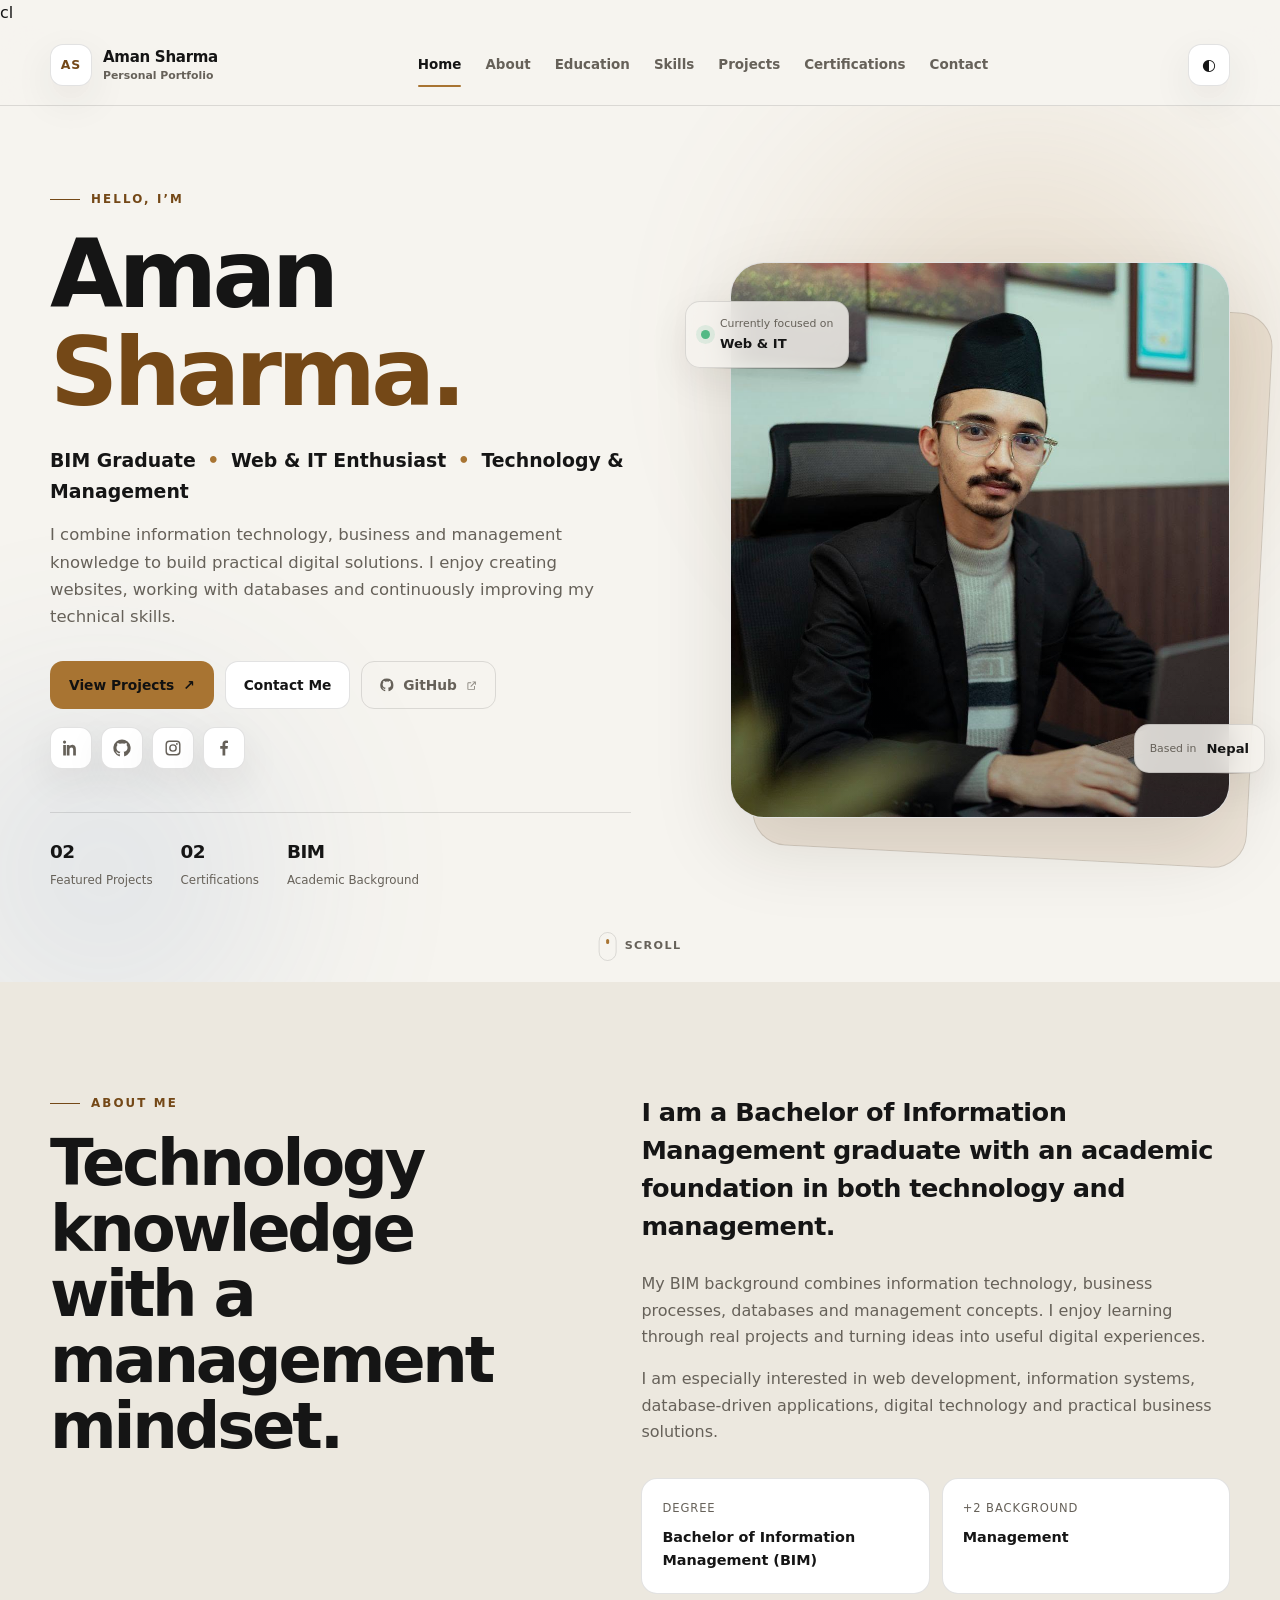
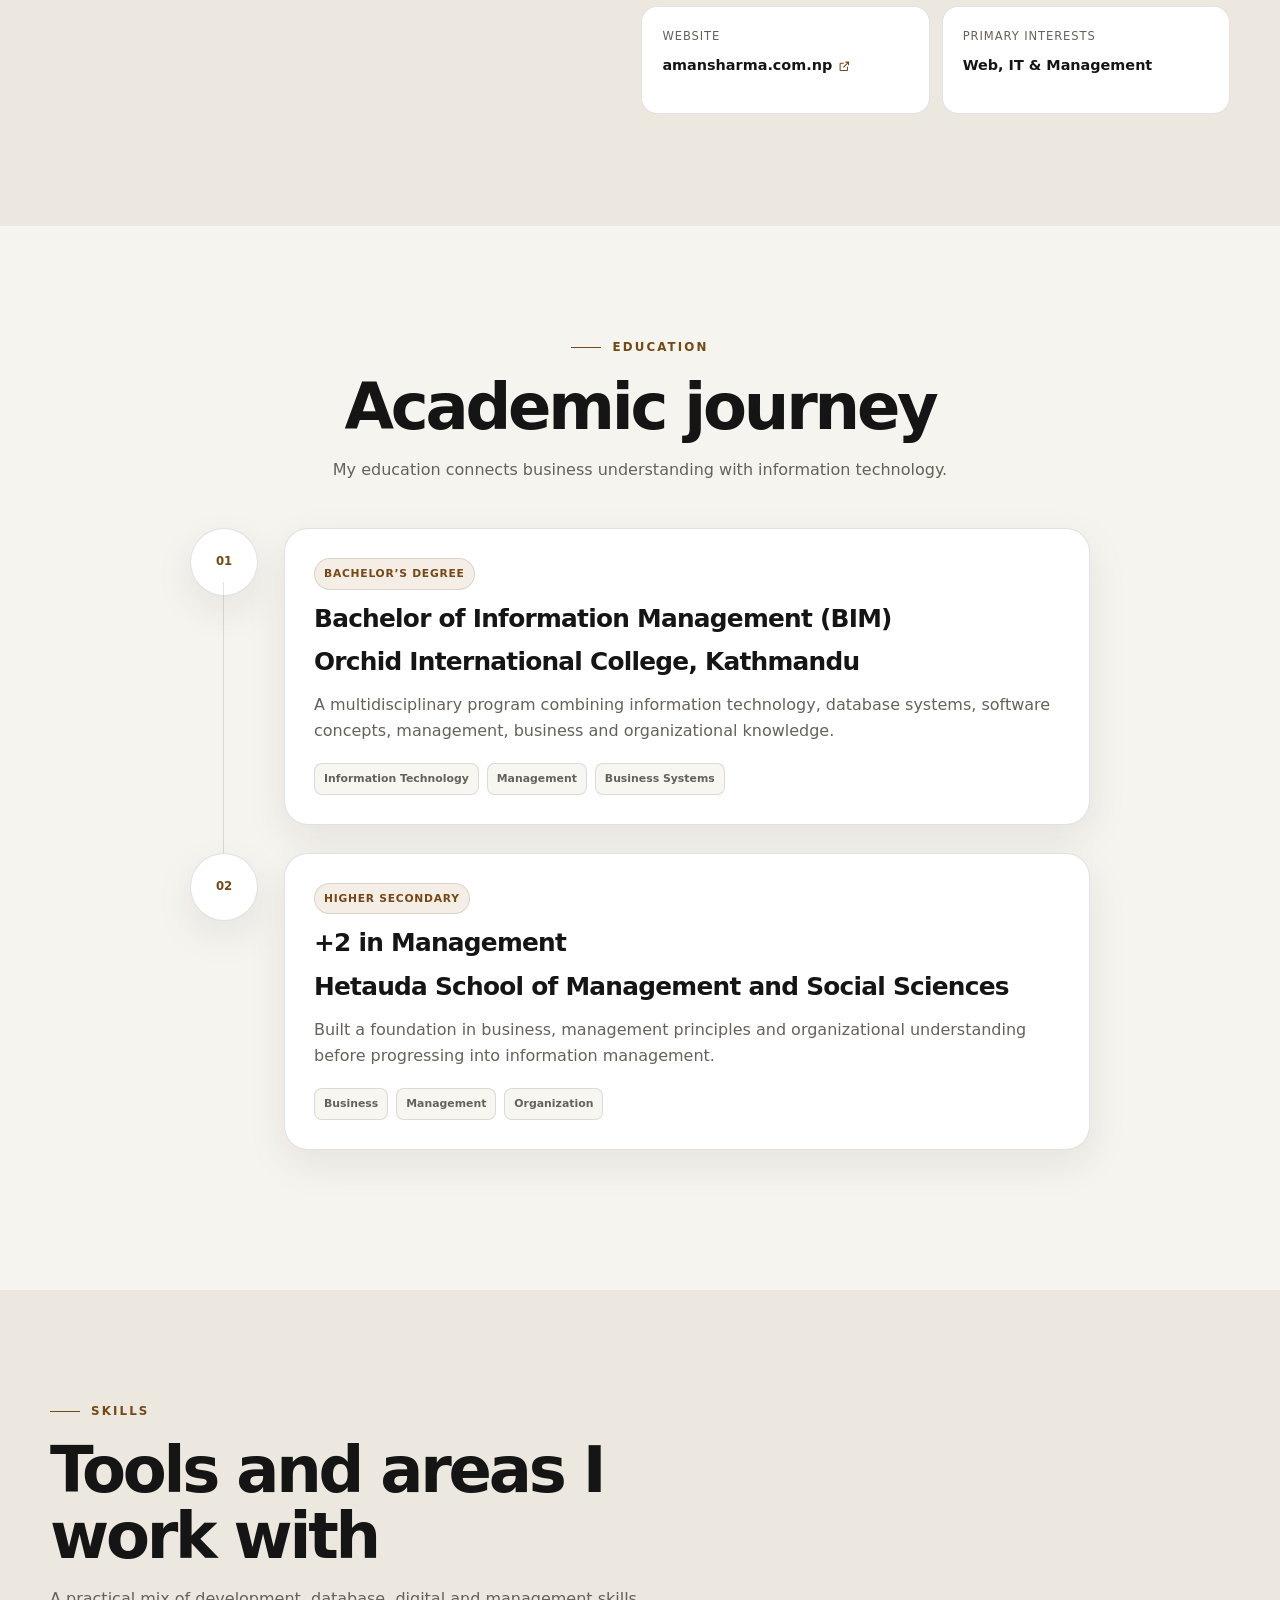
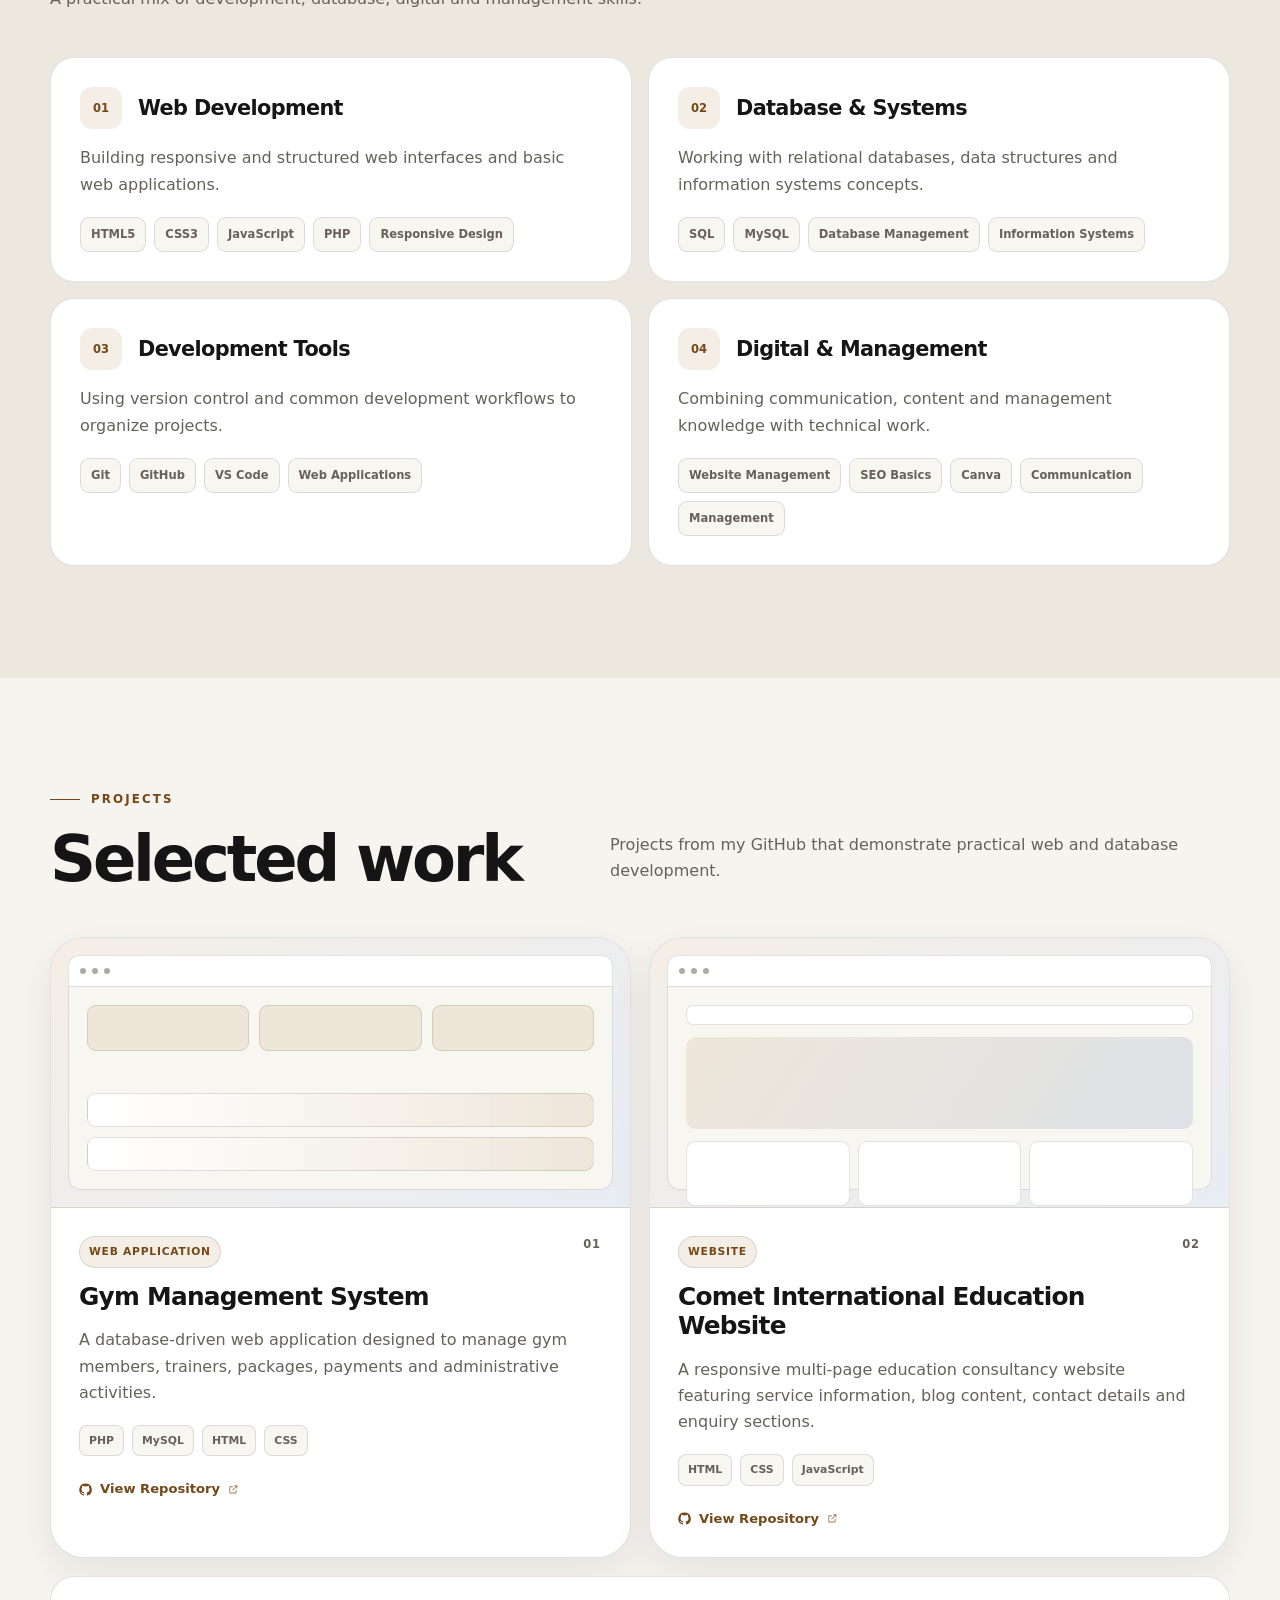
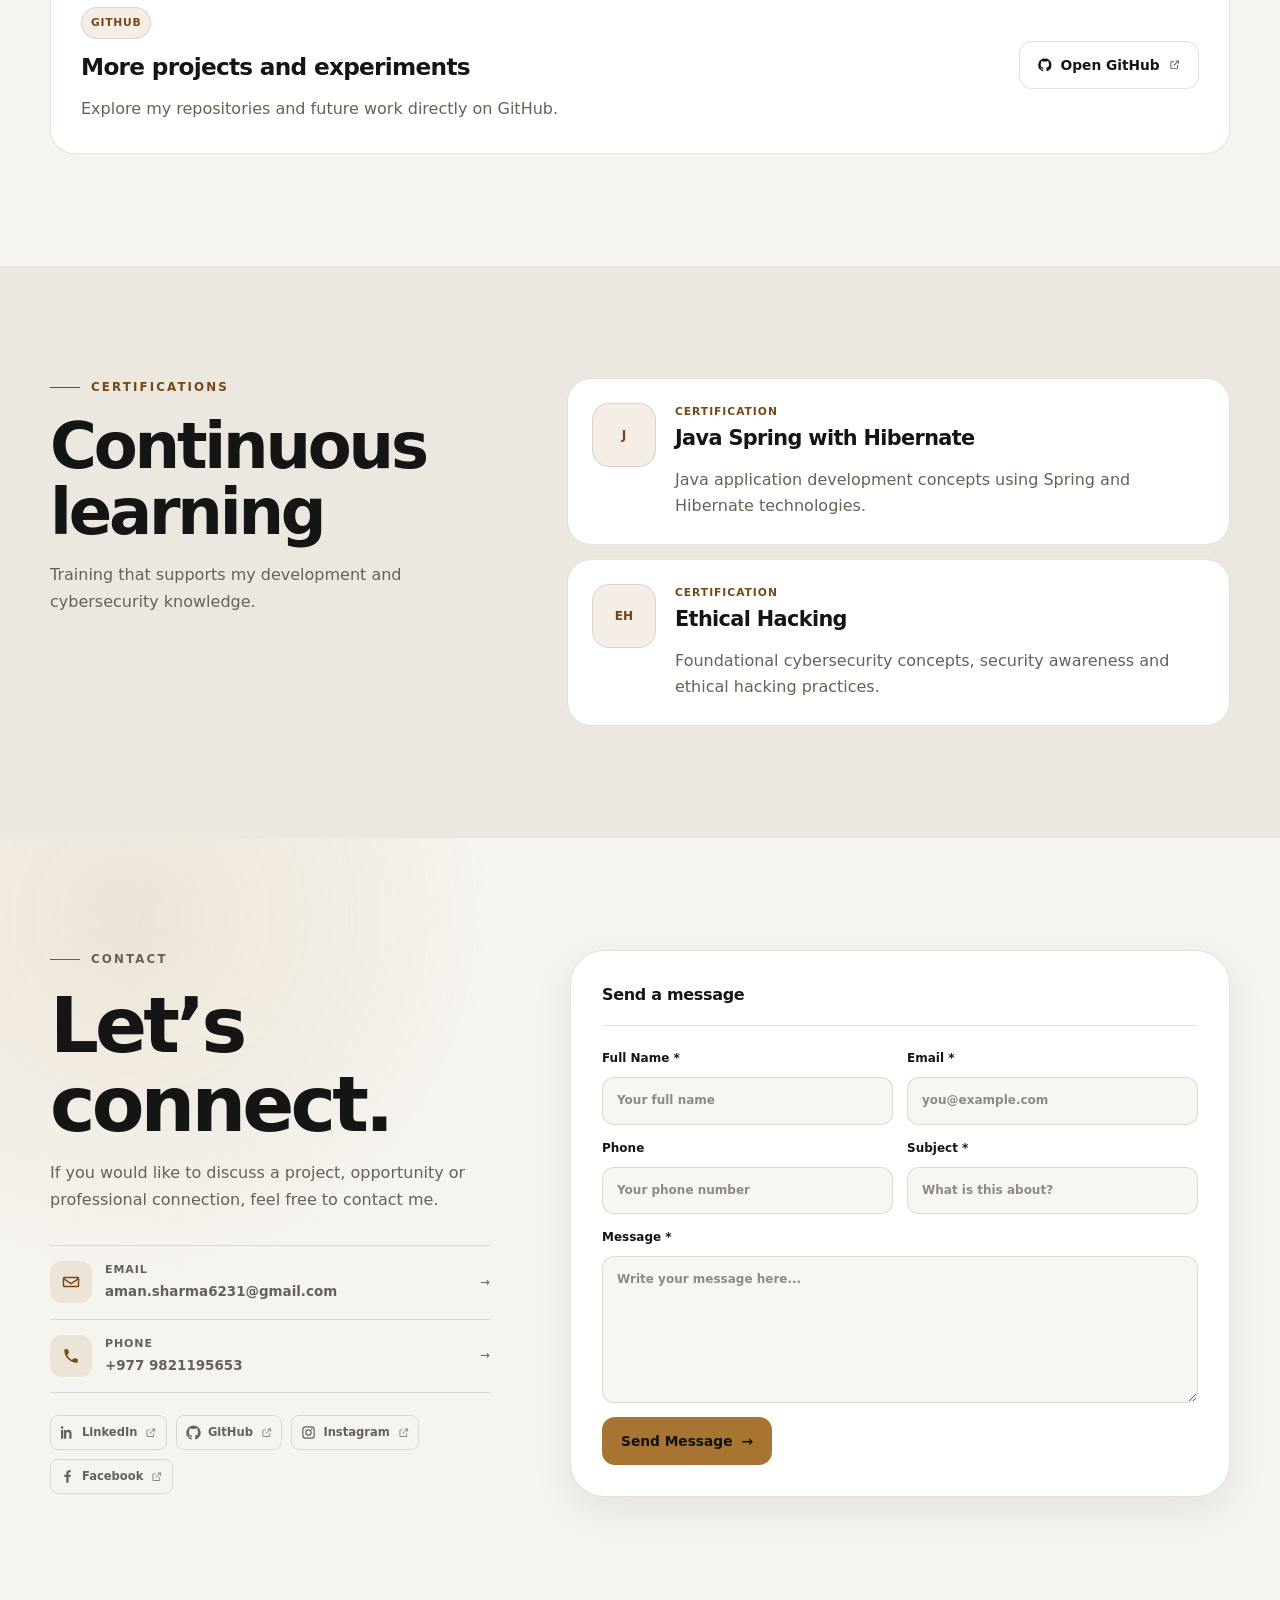
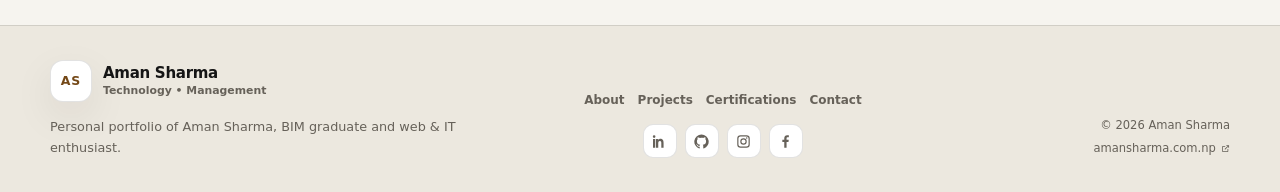
==== commit 7e835093: "moddifie" ====
--- a/index.html
+++ b/index.html
@@ -1,4 +1,4 @@
-<!doctype html>
+cl<!doctype html>
 <html lang="en" data-theme="dark">
 <head>
   <meta charset="utf-8">
@@ -203,6 +203,7 @@
             <div class="timeline-card">
               <span class="tag">Bachelor’s Degree</span>
               <h3>Bachelor of Information Management (BIM)</h3>
+              <h3>Orchid International College, Kathmandu</h3>
               <p>A multidisciplinary program combining information technology, database systems, software concepts, management, business and organizational knowledge.</p>
               <div class="timeline-meta"><span>Information Technology</span><span>Management</span><span>Business Systems</span></div>
             </div>
@@ -213,6 +214,7 @@
             <div class="timeline-card">
               <span class="tag">Higher Secondary</span>
               <h3>+2 in Management</h3>
+              <h3>Hetauda School of Management and Social Sciences</h3>
               <p>Built a foundation in business, management principles and organizational understanding before progressing into information management.</p>
               <div class="timeline-meta"><span>Business</span><span>Management</span><span>Organization</span></div>
             </div>
@@ -343,9 +345,9 @@
 
           <div class="contact-links">
             <a href="mailto:aman.sharma6231@gmail.com"><span class="contact-link-icon"><svg aria-hidden="true"><use href="#icon-mail"></use></svg></span><span class="contact-link-copy"><small>Email</small><strong>aman.sharma6231@gmail.com</strong></span><span class="contact-link-arrow" aria-hidden="true">→</span></a>
-            <a href="tel:+9779860945752"><span class="contact-link-icon"><svg aria-hidden="true"><use href="#icon-phone"></use></svg></span><span class="contact-link-copy"><small>Phone</small><strong>+977 9860945752</strong></span><span class="contact-link-arrow" aria-hidden="true">→</span></a>
-            <a href="tel:+9779821195653"><span class="contact-link-icon"><svg aria-hidden="true"><use href="#icon-phone"></use></svg></span><span class="contact-link-copy"><small>Alternative</small><strong>+977 9821195653</strong></span><span class="contact-link-arrow" aria-hidden="true">→</span></a>
-            <a href="https://amansharma.com.np/" target="_blank" rel="noopener noreferrer"><span class="contact-link-icon"><svg aria-hidden="true"><use href="#icon-globe"></use></svg></span><span class="contact-link-copy"><small>Website</small><strong>amansharma.com.np</strong></span><svg class="contact-link-external" aria-hidden="true"><use href="#icon-external"></use></svg></a>
+            <a href="tel:+9779821195653"><span class="contact-link-icon"><svg aria-hidden="true"><use href="#icon-phone"></use></svg></span><span class="contact-link-copy"><small>Phone</small><strong>+977 9821195653</strong></span><span class="contact-link-arrow" aria-hidden="true">→</span></a>
+            <!-- <a href="tel:+9779821195653"><span class="contact-link-icon"><svg aria-hidden="true"><use href="#icon-phone"></use></svg></span><span class="contact-link-copy"><small>Alternative</small><strong>+977 9821195653</strong></span><span class="contact-link-arrow" aria-hidden="true">→</span></a> -->
+            <!-- <a href="https://amansharma.com.np/" target="_blank" rel="noopener noreferrer"><span class="contact-link-icon"><svg aria-hidden="true"><use href="#icon-globe"></use></svg></span><span class="contact-link-copy"><small>Website</small><strong>amansharma.com.np</strong></span><svg class="contact-link-external" aria-hidden="true"><use href="#icon-external"></use></svg></a> -->
           </div>
 
           <div class="social-links" aria-label="Social media links">
@@ -357,7 +359,9 @@
         </div>
 
         <form class="contact-form reveal" id="contact-form" action="contact.php" method="post" novalidate>
-          <div class="form-heading"><span>Send a message</span><small>All fields marked * are required.</small></div>
+          <div class="form-heading"><span>Send a message</span>
+            <!-- <small>All fields marked * are required.</small> -->
+          </div>
 
           <div class="form-row">
             <label>Full Name *<input type="text" name="name" autocomplete="name" minlength="2" maxlength="80" required placeholder="Your full name"></label>
@@ -377,7 +381,7 @@
             <button class="button button-primary" type="submit" id="submit-button">Send Message <span aria-hidden="true">→</span></button>
             <p id="form-status" class="form-status" role="status" aria-live="polite"></p>
           </div>
-          <p class="form-note">If your hosting does not support PHP mail, you can always email me directly at <a class="inline-external" href="mailto:aman.sharma6231@gmail.com"><svg aria-hidden="true"><use href="#icon-mail"></use></svg>aman.sharma6231@gmail.com</a>.</p>
+          <!-- <p class="form-note">If your hosting does not support PHP mail, you can always email me directly at <a class="inline-external" href="mailto:aman.sharma6231@gmail.com"><svg aria-hidden="true"><use href="#icon-mail"></use></svg>aman.sharma6231@gmail.com</a>.</p> -->
         </form>
       </div>
     </section>
